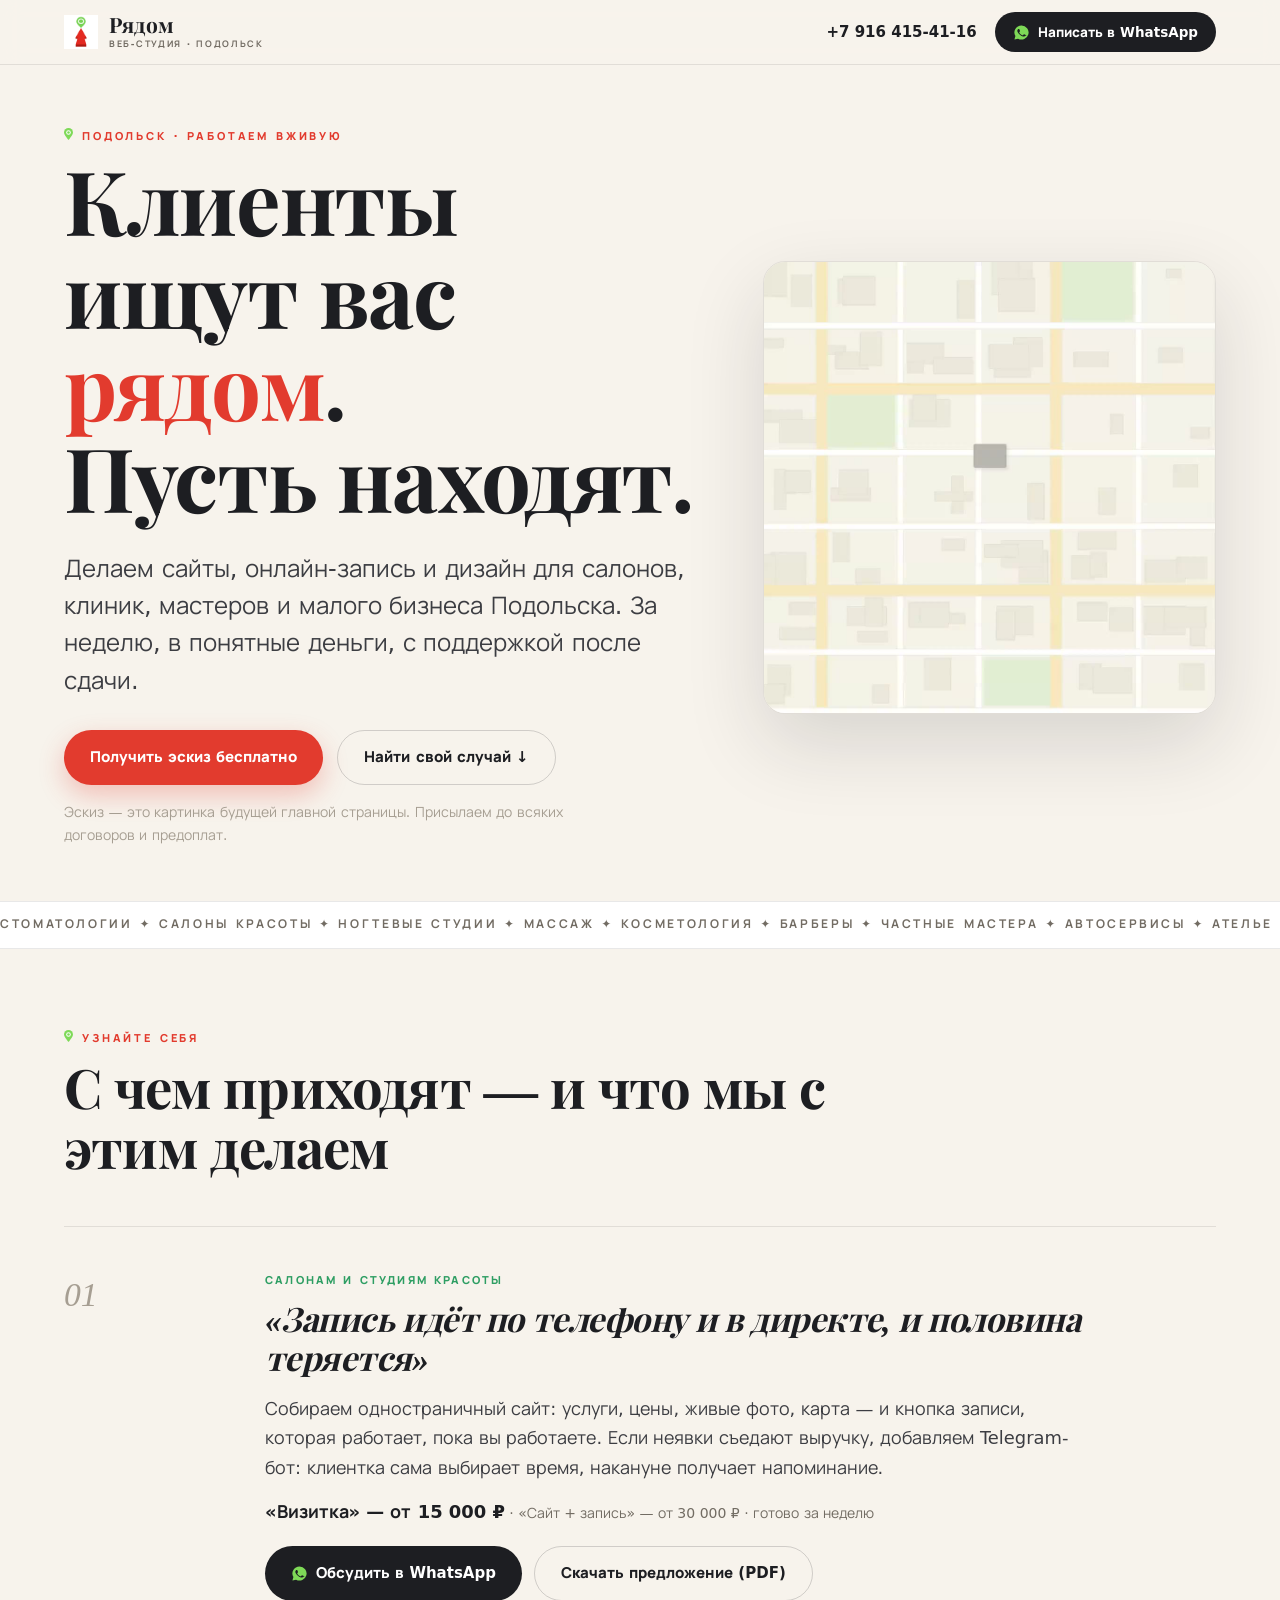
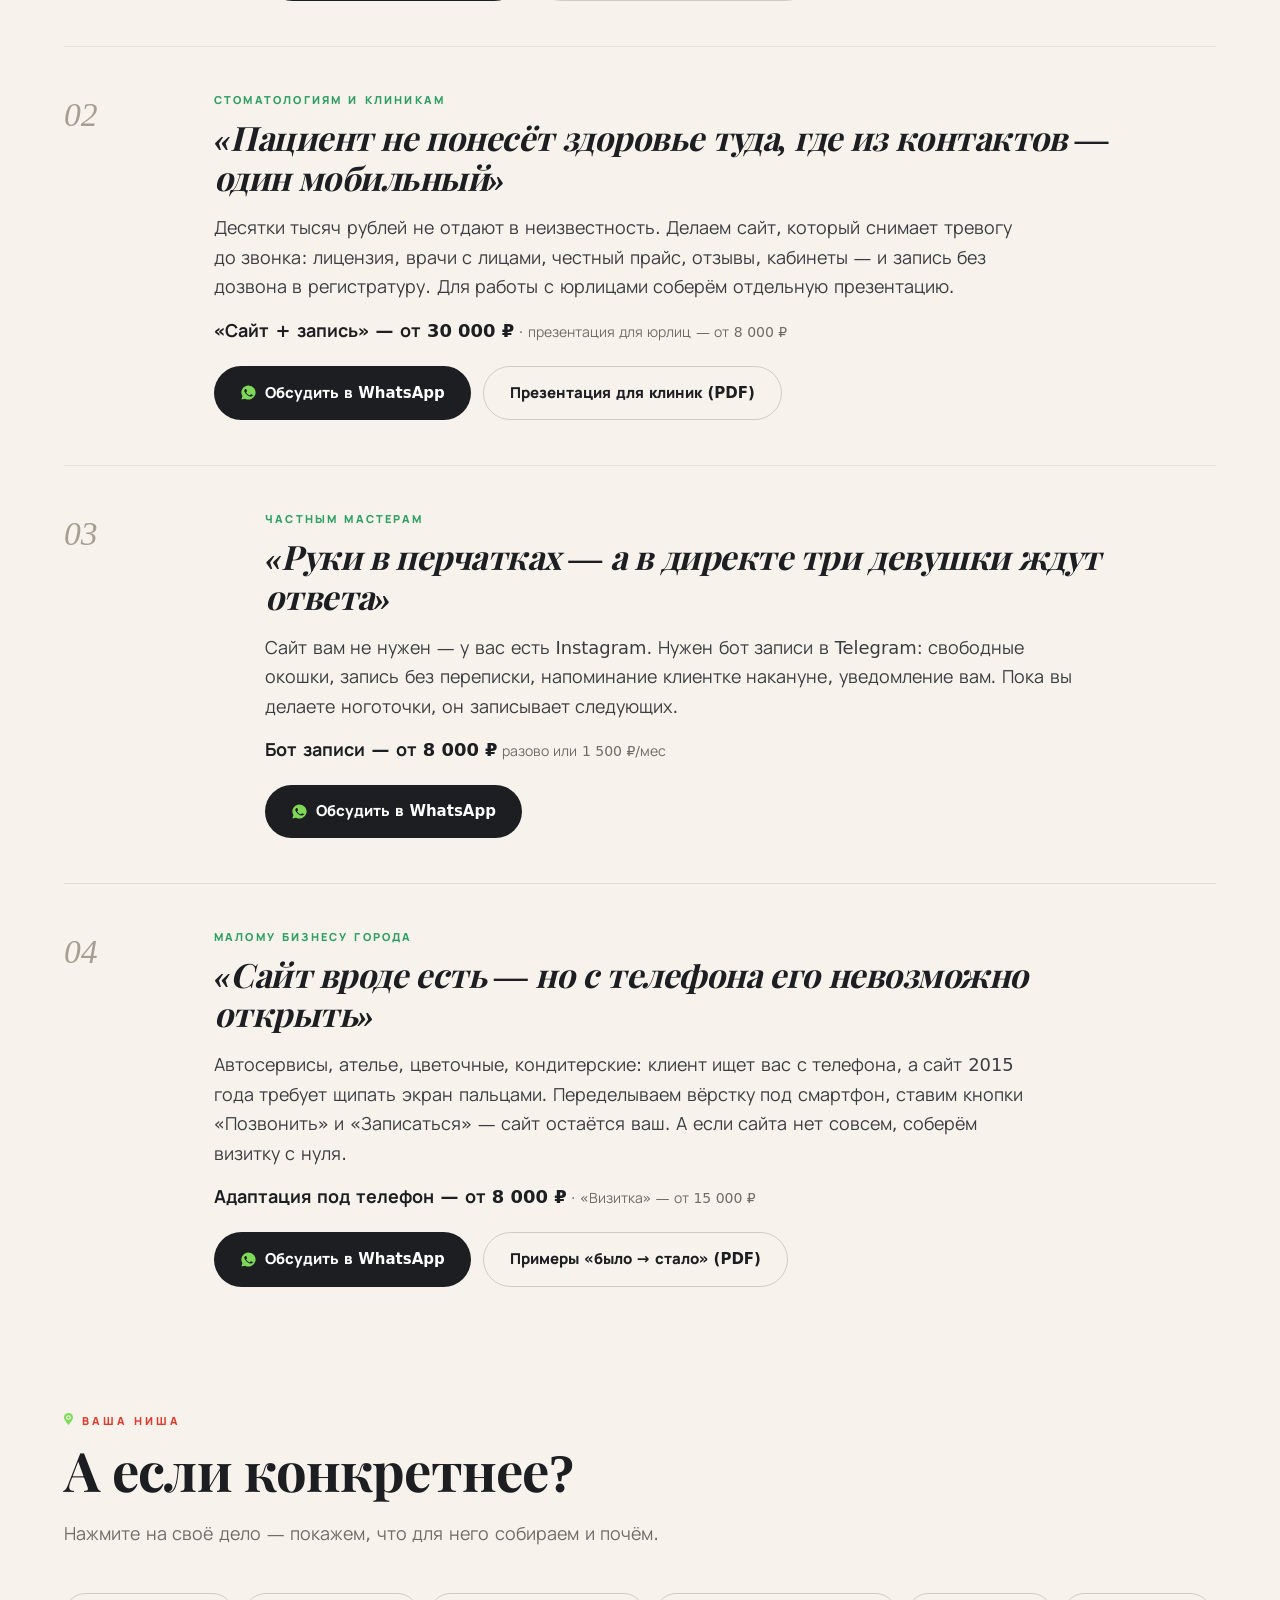
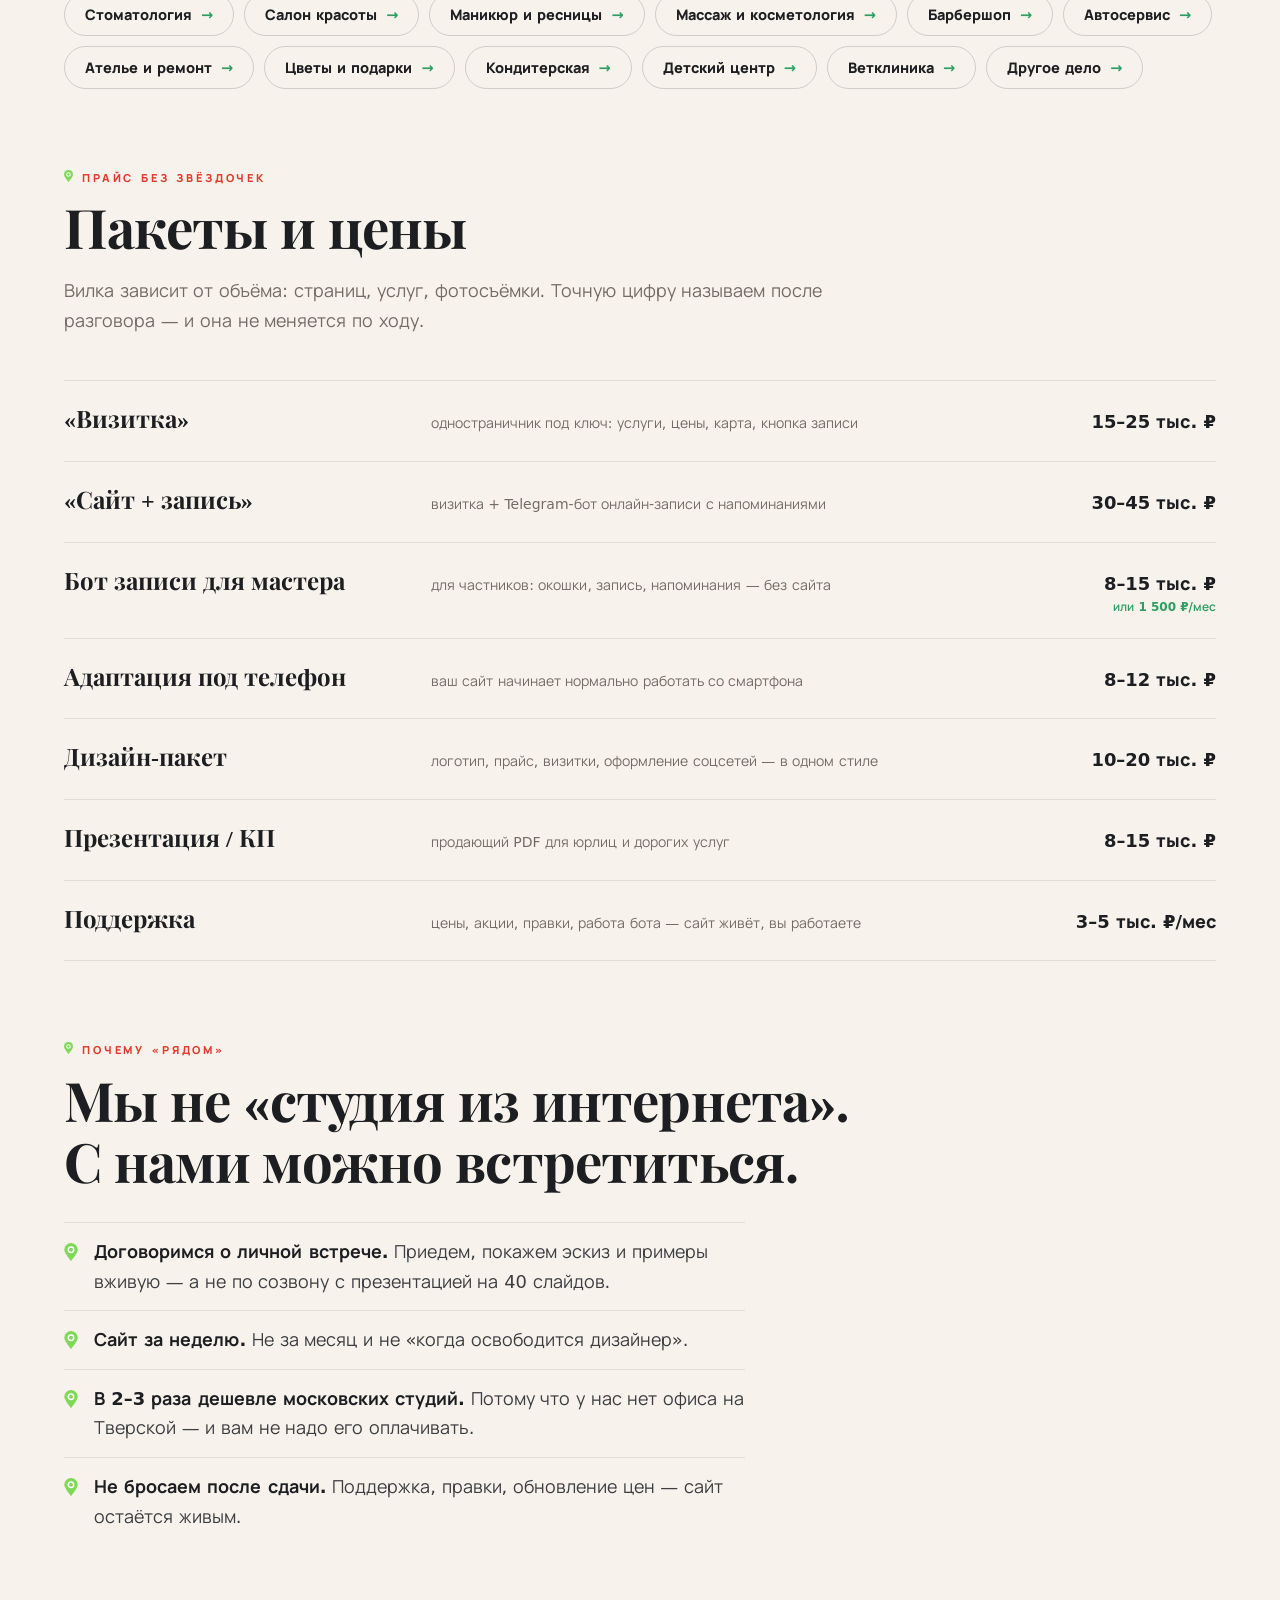
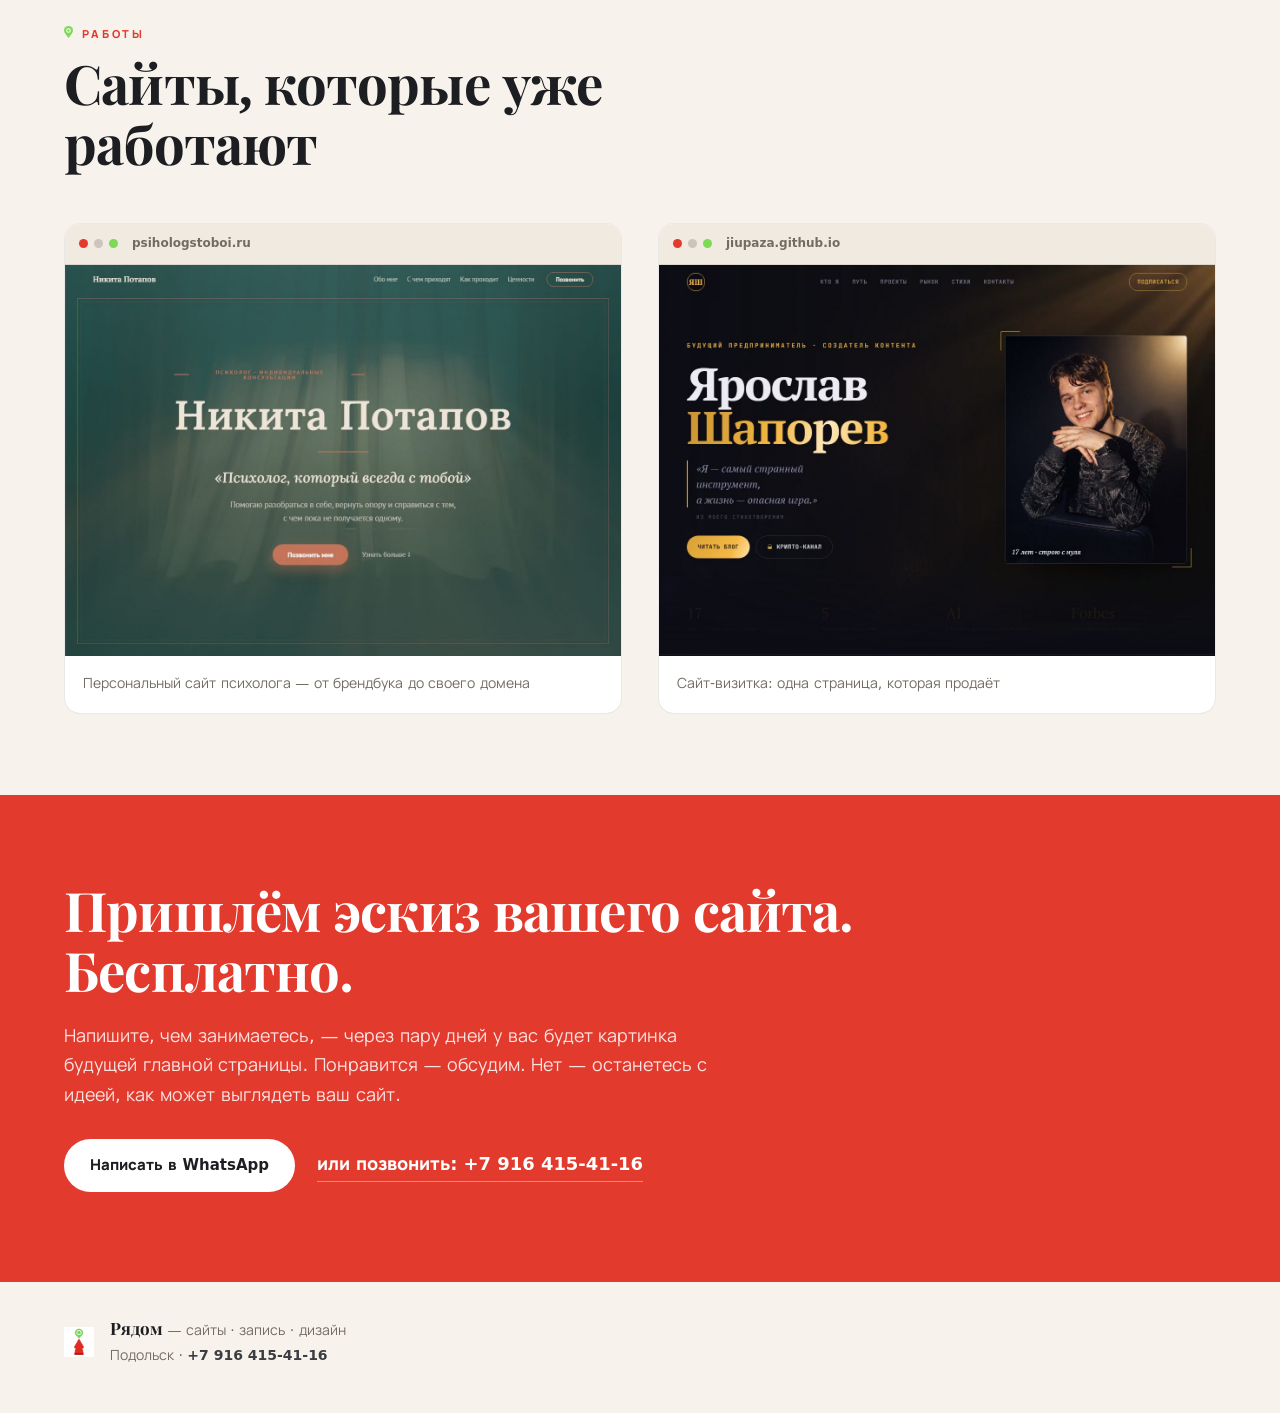
==== index.html @ 4845c896 "Раскладка сайта в корень репозитория index.html и assets подняты из deploy/ryadom в корень, чтобы Gi" ====
<!DOCTYPE html>
<html lang="ru">
<head>
<meta charset="utf-8">
<meta name="viewport" content="width=device-width, initial-scale=1">
<title>Рядом — сайты и запись для бизнеса в Подольске</title>
<meta name="description" content="Студия «Рядом»: сайты, онлайн-запись и дизайн для салонов, клиник, мастеров и малого бизнеса Подольска. За неделю и в понятные деньги. Пришлём эскиз вашего сайта бесплатно.">
<meta property="og:title" content="Рядом — сайты и запись для бизнеса в Подольске">
<meta property="og:description" content="Оферы под вашу нишу: салоны, клиники, мастера, малый бизнес. Пришлём эскиз вашего сайта бесплатно.">
<meta property="og:type" content="website">
<meta property="og:url" content="https://jiupaza.github.io/ryadomstudio/">
<meta property="og:image" content="https://jiupaza.github.io/ryadomstudio/assets/img/hero-poster.jpg">
<meta property="og:image:width" content="960">
<meta property="og:image:height" content="960">
<meta name="twitter:card" content="summary_large_image">
<link rel="stylesheet" href="assets/fonts.css">
<link rel="stylesheet" href="assets/style.css">
<link rel="icon" type="image/png" href="assets/img/logo-mark.png">
</head>
<body>

<header class="nav" id="top">
  <a class="brand" href="#top">
    <img src="assets/img/logo-mark.png" alt="Знак студии «Рядом»">
    <span class="brand-t">Рядом<em>веб-студия · Подольск</em></span>
  </a>
  <div class="nav-r">
    <a class="nav-tel" href="tel:+79164154116">+7 916 415‑41‑16</a>
    <a class="btn btn-wa sm" data-wa="Здравствуйте! Пишу с сайта «Рядом». Хочу обсудить сайт для своего дела." href="https://wa.me/79164154116">Написать в WhatsApp</a>
  </div>
</header>

<main>

<!-- ГЕРОЙ -->
<section class="hero">
  <div class="hero-txt">
    <p class="eyebrow">Подольск · работаем вживую</p>
    <h1>Клиенты ищут вас <span class="accent">рядом</span>.<br>Пусть находят.</h1>
    <p class="lead">Делаем сайты, онлайн-запись и дизайн для салонов, клиник, мастеров и малого бизнеса Подольска. За неделю, в понятные деньги, с поддержкой после сдачи.</p>
    <div class="hero-cta">
      <a class="btn btn-red" data-wa="Здравствуйте! Хочу бесплатный эскиз сайта для своего дела." href="https://wa.me/79164154116">Получить эскиз бесплатно</a>
      <a class="btn btn-ghost" href="#offers">Найти свой случай ↓</a>
    </div>
    <p class="hero-note">Эскиз — это картинка будущей главной страницы. Присылаем до всяких договоров и предоплат.</p>
  </div>
  <figure class="hero-media" aria-hidden="true">
    <video src="assets/img/hero-arrow.mp4" poster="assets/img/hero-poster.jpg" autoplay muted loop playsinline></video>
  </figure>
</section>

<!-- ЛЕНТА НИШ -->
<div class="ticker" aria-hidden="true">
  <div class="ticker-in">
    <span>стоматологии ✦ салоны красоты ✦ ногтевые студии ✦ массаж ✦ косметология ✦ барберы ✦ частные мастера ✦ автосервисы ✦ ателье ✦ цветочные ✦ кондитерские ✦ детские центры ✦ ветклиники ✦ фитнес ✦ </span><span>стоматологии ✦ салоны красоты ✦ ногтевые студии ✦ массаж ✦ косметология ✦ барберы ✦ частные мастера ✦ автосервисы ✦ ателье ✦ цветочные ✦ кондитерские ✦ детские центры ✦ ветклиники ✦ фитнес ✦ </span>
  </div>
</div>

<!-- ОФЕРЫ ПО БОЛЯМ -->
<section class="offers" id="offers">
  <div class="sec-head">
    <p class="eyebrow">Узнайте себя</p>
    <h2>С чем приходят — и что мы с этим делаем</h2>
  </div>

  <article class="offer" data-reveal>
    <div class="offer-n">01</div>
    <div class="offer-body">
      <p class="offer-tag">Салонам и студиям красоты</p>
      <h3>«Запись идёт по телефону и в директе, и половина теряется»</h3>
      <p>Собираем одностраничный сайт: услуги, цены, живые фото, карта — и кнопка записи, которая работает, пока вы работаете. Если неявки съедают выручку, добавляем Telegram-бот: клиентка сама выбирает время, накануне получает напоминание.</p>
      <p class="offer-price"><b>«Визитка» — от 15 000 ₽</b> · «Сайт + запись» — от 30 000 ₽ · готово за неделю</p>
      <div class="offer-cta">
        <a class="btn btn-wa" data-wa="Здравствуйте! У меня салон/студия в Подольске. Интересует сайт с записью." href="https://wa.me/79164154116">Обсудить в WhatsApp</a>
        <a class="btn btn-ghost" href="assets/pdf/kp-ryadom.pdf" download>Скачать предложение (PDF)</a>
      </div>
    </div>
  </article>

  <article class="offer" data-reveal>
    <div class="offer-n">02</div>
    <div class="offer-body">
      <p class="offer-tag">Стоматологиям и клиникам</p>
      <h3>«Пациент не понесёт здоровье туда, где из контактов — один мобильный»</h3>
      <p>Десятки тысяч рублей не отдают в неизвестность. Делаем сайт, который снимает тревогу до звонка: лицензия, врачи с лицами, честный прайс, отзывы, кабинеты — и запись без дозвона в регистратуру. Для работы с юрлицами соберём отдельную презентацию.</p>
      <p class="offer-price"><b>«Сайт + запись» — от 30 000 ₽</b> · презентация для юрлиц — от 8 000 ₽</p>
      <div class="offer-cta">
        <a class="btn btn-wa" data-wa="Здравствуйте! Пишу из клиники в Подольске. Интересует сайт." href="https://wa.me/79164154116">Обсудить в WhatsApp</a>
        <a class="btn btn-ghost" href="assets/pdf/kp-medicina.pdf" download>Презентация для клиник (PDF)</a>
      </div>
    </div>
  </article>

  <article class="offer" data-reveal>
    <div class="offer-n">03</div>
    <div class="offer-body">
      <p class="offer-tag">Частным мастерам</p>
      <h3>«Руки в перчатках — а в директе три девушки ждут ответа»</h3>
      <p>Сайт вам не нужен — у вас есть Instagram. Нужен бот записи в Telegram: свободные окошки, запись без переписки, напоминание клиентке накануне, уведомление вам. Пока вы делаете ноготочки, он записывает следующих.</p>
      <p class="offer-price"><b>Бот записи — от 8 000 ₽</b> разово или 1 500 ₽/мес</p>
      <div class="offer-cta">
        <a class="btn btn-wa" data-wa="Здравствуйте! Я мастер из Подольска. Интересует бот записи." href="https://wa.me/79164154116">Обсудить в WhatsApp</a>
      </div>
    </div>
  </article>

  <article class="offer" data-reveal>
    <div class="offer-n">04</div>
    <div class="offer-body">
      <p class="offer-tag">Малому бизнесу города</p>
      <h3>«Сайт вроде есть — но с телефона его невозможно открыть»</h3>
      <p>Автосервисы, ателье, цветочные, кондитерские: клиент ищет вас с телефона, а сайт 2015 года требует щипать экран пальцами. Переделываем вёрстку под смартфон, ставим кнопки «Позвонить» и «Записаться» — сайт остаётся ваш. А если сайта нет совсем, соберём визитку с нуля.</p>
      <p class="offer-price"><b>Адаптация под телефон — от 8 000 ₽</b> · «Визитка» — от 15 000 ₽</p>
      <div class="offer-cta">
        <a class="btn btn-wa" data-wa="Здравствуйте! У меня своё дело в Подольске. Хочу привести сайт в порядок." href="https://wa.me/79164154116">Обсудить в WhatsApp</a>
        <a class="btn btn-ghost" href="assets/pdf/bylo-stalo.pdf" download>Примеры «было → стало» (PDF)</a>
      </div>
    </div>
  </article>
</section>

<!-- НИШИ: овальчики со стрелочкой -->
<section class="niches" id="niches">
  <div class="sec-head">
    <p class="eyebrow">Ваша ниша</p>
    <h2>А если конкретнее?</h2>
    <p class="sec-sub">Нажмите на своё дело — покажем, что для него собираем и почём.</p>
  </div>
  <div class="chip-row" role="tablist" aria-label="Ниши" id="chip-row"></div>
  <div class="niche-panel" id="niche-panel" hidden></div>
</section>

<!-- ПАКЕТЫ И ЦЕНЫ -->
<section class="prices" id="prices">
  <div class="sec-head">
    <p class="eyebrow">Прайс без звёздочек</p>
    <h2>Пакеты и цены</h2>
    <p class="sec-sub">Вилка зависит от объёма: страниц, услуг, фотосъёмки. Точную цифру называем после разговора — и она не меняется по ходу.</p>
  </div>
  <ul class="price-list">
    <li data-reveal><span class="pl-name">«Визитка»</span><span class="pl-who">одностраничник под ключ: услуги, цены, карта, кнопка записи</span><span class="pl-cost">15–25 тыс. ₽</span></li>
    <li data-reveal><span class="pl-name">«Сайт + запись»</span><span class="pl-who">визитка + Telegram-бот онлайн-записи с напоминаниями</span><span class="pl-cost">30–45 тыс. ₽</span></li>
    <li data-reveal><span class="pl-name">Бот записи для мастера</span><span class="pl-who">для частников: окошки, запись, напоминания — без сайта</span><span class="pl-cost">8–15 тыс. ₽ <em>или 1 500 ₽/мес</em></span></li>
    <li data-reveal><span class="pl-name">Адаптация под телефон</span><span class="pl-who">ваш сайт начинает нормально работать со смартфона</span><span class="pl-cost">8–12 тыс. ₽</span></li>
    <li data-reveal><span class="pl-name">Дизайн-пакет</span><span class="pl-who">логотип, прайс, визитки, оформление соцсетей — в одном стиле</span><span class="pl-cost">10–20 тыс. ₽</span></li>
    <li data-reveal><span class="pl-name">Презентация / КП</span><span class="pl-who">продающий PDF для юрлиц и дорогих услуг</span><span class="pl-cost">8–15 тыс. ₽</span></li>
    <li data-reveal><span class="pl-name">Поддержка</span><span class="pl-who">цены, акции, правки, работа бота — сайт живёт, вы работаете</span><span class="pl-cost">3–5 тыс. ₽/мес</span></li>
  </ul>
</section>

<!-- ПОЧЕМУ МЫ -->
<section class="why" id="why">
  <div class="why-txt">
    <p class="eyebrow">Почему «Рядом»</p>
    <h2>Мы не «студия из интернета». С нами можно встретиться.</h2>
    <ul class="why-list">
      <li><b>Договоримся о личной встрече.</b> Приедем, покажем эскиз и примеры вживую — а не по созвону с презентацией на 40 слайдов.</li>
      <li><b>Сайт за неделю.</b> Не за месяц и не «когда освободится дизайнер».</li>
      <li><b>В 2–3 раза дешевле московских студий.</b> Потому что у нас нет офиса на Тверской — и вам не надо его оплачивать.</li>
      <li><b>Не бросаем после сдачи.</b> Поддержка, правки, обновление цен — сайт остаётся живым.</li>
    </ul>
  </div>
</section>

<!-- РАБОТЫ -->
<section class="works" id="works">
  <div class="sec-head">
    <p class="eyebrow">Работы</p>
    <h2>Сайты, которые уже работают</h2>
  </div>
  <div class="works-row">
    <a class="work" href="https://psihologstoboi.ru" target="_blank" rel="noopener" data-reveal>
      <span class="work-bar"><i></i><i></i><i></i><em>psihologstoboi.ru</em></span>
      <img src="assets/img/pf-psiholog.jpg" alt="Сайт психолога — psihologstoboi.ru" loading="lazy">
      <span class="work-cap">Персональный сайт психолога — от брендбука до своего домена</span>
    </a>
    <a class="work" href="https://jiupaza.github.io" target="_blank" rel="noopener" data-reveal>
      <span class="work-bar"><i></i><i></i><i></i><em>jiupaza.github.io</em></span>
      <img src="assets/img/pf-jiupaza.jpg" alt="Сайт-визитка — jiupaza.github.io" loading="lazy">
      <span class="work-cap">Сайт-визитка: одна страница, которая продаёт</span>
    </a>
  </div>
</section>

<!-- ФИНАЛЬНЫЙ CTA -->
<section class="final" id="contact">
  <h2>Пришлём эскиз вашего сайта. Бесплатно.</h2>
  <p>Напишите, чем занимаетесь, — через пару дней у вас будет картинка будущей главной страницы. Понравится — обсудим. Нет — останетесь с идеей, как может выглядеть ваш сайт.</p>
  <div class="final-cta">
    <a class="btn btn-white" data-wa="Здравствуйте! Хочу бесплатный эскиз сайта. Моё дело: " href="https://wa.me/79164154116">Написать в WhatsApp</a>
    <a class="final-tel" href="tel:+79164154116">или позвонить: +7 916 415‑41‑16</a>
  </div>
</section>

</main>

<footer class="foot">
  <img src="assets/img/logo-mark.png" alt="">
  <div>
    <b>Рядом</b> — сайты · запись · дизайн<br>
    Подольск · <a href="tel:+79164154116">+7 916 415‑41‑16</a>
  </div>
</footer>

<script src="assets/app.js"></script>
</body>
</html>
---- assets/fonts.css ----
@font-face{font-family:"Manrope";font-style:normal;font-weight:200 800;font-display:swap;src:url([data-uri]) format("woff2");unicode-range:U+0301,U+0400-045F,U+0490-0491,U+04B0-04B1,U+2116;}
@font-face{font-family:"Playfair Display";font-style:normal;font-weight:700;font-display:swap;src:url([data-uri]) format("woff2");unicode-range:U+0301,U+0400-045F,U+0490-0491,U+04B0-04B1,U+2116;}
---- assets/style.css ----
/* «Рядом» — светлый editorial. Палитра: ivory из КП + красный/салатовый из логотипа. */

:root{
  --bg:#F7F3EC; --surface:#FFFFFF; --surface-2:#F1EAE0;
  --ink:#1D1E22; --soft:#3C3D42; --muted:#726C63; --faint:#A69E92;
  --red:#E23B2E; --red-dark:#A81E14;          /* главный акцент — дозированно */
  --green:#7ED957; --green-ink:#2E9E63;        /* второй акцент — «живое» */
  --line:rgba(29,30,34,.10); --line-strong:rgba(29,30,34,.18);

  --serif:'Playfair Display',Georgia,serif;
  --sans:'Manrope','Segoe UI',system-ui,sans-serif;

  --step--1:clamp(.82rem, .8rem + .1vw, .875rem);
  --step-0:clamp(1rem, .96rem + .2vw, 1.125rem);
  --step-1:clamp(1.2rem, 1.1rem + .5vw, 1.5rem);
  --step-2:clamp(1.5rem, 1.3rem + 1vw, 2.25rem);
  --step-3:clamp(2rem, 1.5rem + 2.4vw, 3.4rem);
  --step-4:clamp(2.7rem, 1.7rem + 4.8vw, 5.6rem);

  --maxw:1280px; --gutter:clamp(20px, 5vw, 88px);
  --ease:cubic-bezier(.2,.7,.2,1);
}
@media (min-width:1800px){ html{font-size:112.5%} :root{--maxw:1560px} }
@media (min-width:2400px){ html{font-size:131%}   :root{--maxw:1960px} }

*{margin:0;padding:0;box-sizing:border-box}
html{scroll-behavior:smooth}
body{
  font-family:var(--sans); font-size:var(--step-0); line-height:1.65;
  color:var(--soft); background:var(--bg); overflow-x:clip;
}
::selection{background:var(--green); color:var(--ink)}
:focus-visible{outline:2px solid var(--red); outline-offset:3px; border-radius:4px}
img,video{max-width:100%; display:block}
a{color:inherit; text-decoration:none}
h1,h2,h3{font-family:var(--serif); color:var(--ink); font-weight:700; letter-spacing:-.015em}

.eyebrow{
  font-size:11px; letter-spacing:.26em; text-transform:uppercase;
  font-weight:800; color:var(--red); margin-bottom:14px;
}
.eyebrow::before{
  content:""; display:inline-block; width:9px; height:12px; margin-right:9px;
  background:url('data:image/svg+xml,<svg xmlns="http://www.w3.org/2000/svg" viewBox="0 0 18 24"><path d="M9 24C9 24 18 13.6 18 9A9 9 0 1 0 0 9c0 4.6 9 15 9 15Z" fill="%237ED957"/><circle cx="9" cy="9" r="4.6" fill="%23fff"/><circle cx="9" cy="9" r="2.6" fill="%237ED957"/></svg>') no-repeat center/contain;
}

/* ── шапка ── */
.nav{
  position:sticky; top:0; z-index:50;
  display:flex; align-items:center; justify-content:space-between; gap:16px;
  padding:12px max(var(--gutter), calc((100vw - var(--maxw))/2 + var(--gutter)));
  background:color-mix(in srgb, var(--bg) 88%, transparent);
  backdrop-filter:blur(10px); border-bottom:1px solid var(--line);
}
.brand{display:flex; align-items:center; gap:11px}
.brand img{width:34px; height:auto}
.brand-t{font-family:var(--serif); font-size:21px; font-weight:700; color:var(--ink); line-height:1.05}
.brand-t em{display:block; font-family:var(--sans); font-style:normal; font-size:9px;
  letter-spacing:.18em; text-transform:uppercase; color:var(--muted); font-weight:700; margin-top:3px}
.nav-r{display:flex; align-items:center; gap:18px}
.nav-tel{font-weight:800; font-size:15px; color:var(--ink); white-space:nowrap}
.nav-tel:hover{color:var(--red)}

/* ── кнопки ── */
.btn{
  display:inline-flex; align-items:center; justify-content:center; gap:8px;
  padding:14px 26px; border-radius:100px; font-weight:800; font-size:15px;
  transition:transform .25s var(--ease), box-shadow .25s var(--ease), background .25s;
  white-space:nowrap;
}
.btn:hover{transform:translateY(-2px)}
.btn.sm{padding:9px 18px; font-size:13.5px}
.btn-red{background:var(--red); color:#fff; box-shadow:0 10px 26px rgba(226,59,46,.28)}
.btn-red:hover{background:var(--red-dark)}
.btn-wa{background:var(--ink); color:#fff}
.btn-wa::before{content:""; width:17px; height:17px; flex:none;
  background:url('data:image/svg+xml,<svg xmlns="http://www.w3.org/2000/svg" viewBox="0 0 24 24" fill="%237ED957"><path d="M12 2a10 10 0 0 0-8.6 15.1L2 22l5.1-1.3A10 10 0 1 0 12 2Zm5.4 14.1c-.2.7-1.3 1.3-1.9 1.4-.5.1-1.1.2-3.4-.7-2.9-1.2-4.7-4.1-4.9-4.3-.1-.2-1.1-1.5-1.1-2.9s.7-2 1-2.3c.2-.3.5-.3.7-.3h.5c.2 0 .4 0 .6.5l.9 2.1c.1.2.1.4 0 .6l-.4.6-.5.5c-.2.2-.3.4-.1.7.2.3.9 1.4 1.9 2.3 1.3 1.2 2.4 1.5 2.7 1.7.3.1.5.1.7-.1l1-1.2c.2-.3.4-.2.7-.1l2.2 1c.3.2.5.3.6.4.1.2.1.7-.2 1.4Z"/></svg>') no-repeat center/contain}
.btn-ghost{border:1.5px solid var(--line-strong); color:var(--ink); background:transparent}
.btn-ghost:hover{border-color:var(--ink)}
.btn-white{background:#fff; color:var(--ink)}

/* ── герой ── */
.hero{
  max-width:var(--maxw); margin:0 auto;
  padding:clamp(44px,7vh,92px) var(--gutter) clamp(40px,6vh,72px);
  display:grid; grid-template-columns:minmax(0,7fr) minmax(0,5fr);
  gap:clamp(28px,5vw,72px); align-items:center;
}
.hero h1{font-size:var(--step-4); line-height:1.04; margin-bottom:22px}
.hero .accent{color:var(--red)}
.hero .accent{position:relative; white-space:nowrap}
.lead{font-size:var(--step-1); line-height:1.55; color:var(--soft); max-width:34em; margin-bottom:30px}
.hero-cta{display:flex; flex-wrap:wrap; gap:14px; margin-bottom:16px}
.hero-note{font-size:var(--step--1); color:var(--faint); max-width:36em}
.hero-media{position:relative}
.hero-media video{
  width:100%; border-radius:22px; border:1px solid var(--line);
  box-shadow:0 30px 80px rgba(29,30,34,.14);
}

/* ── лента ── */
.ticker{
  border-top:1px solid var(--line); border-bottom:1px solid var(--line);
  overflow:hidden; background:var(--surface); padding:13px 0;
}
.ticker-in{display:flex; width:max-content; animation:tick 46s linear infinite}
.ticker-in span{
  font-size:12px; letter-spacing:.22em; text-transform:uppercase; font-weight:700;
  color:var(--muted); white-space:nowrap; padding-right:.5em;
}
@keyframes tick{to{transform:translateX(-50%)}}

/* ── секции ── */
section{max-width:var(--maxw); margin:0 auto; padding:clamp(56px,9vh,110px) var(--gutter) 0}
.sec-head{max-width:44em; margin-bottom:clamp(30px,5vh,54px)}
.sec-head h2{font-size:var(--step-3); line-height:1.1}
.sec-sub{margin-top:14px; color:var(--muted)}

/* ── оферы ── */
.offer{
  display:grid; grid-template-columns:minmax(60px,1fr) minmax(0,9fr);
  gap:clamp(16px,3vw,44px); padding:clamp(30px,5vh,52px) 0;
  border-top:1px solid var(--line);
}
.offer:nth-child(odd) .offer-body{padding-right:clamp(0px,6vw,110px)}
.offer:nth-child(even) .offer-body{padding-left:clamp(0px,4vw,70px); padding-right:clamp(0px,2vw,40px)}
.offer-n{
  font-family:var(--serif); font-size:var(--step-2); color:var(--faint);
  font-style:italic; line-height:1; padding-top:6px;
}
.offer-tag{
  font-size:11px; letter-spacing:.2em; text-transform:uppercase; font-weight:800;
  color:var(--green-ink); margin-bottom:10px;
}
.offer h3{font-size:var(--step-2); line-height:1.18; margin-bottom:14px; font-style:italic; font-weight:600}
.offer p{max-width:46em}
.offer-price{margin-top:14px; color:var(--muted); font-size:var(--step--1)}
.offer-price b{color:var(--ink); font-size:var(--step-0)}
.offer-cta{display:flex; flex-wrap:wrap; gap:12px; margin-top:20px}

/* ── прайс ── */
.price-list{list-style:none}
.price-list li{
  display:grid; grid-template-columns:minmax(0,4fr) minmax(0,6fr) minmax(0,3fr);
  gap:clamp(12px,2.5vw,36px); align-items:baseline;
  padding:20px 0; border-top:1px solid var(--line);
}
.price-list li:last-child{border-bottom:1px solid var(--line)}
.pl-name{font-family:var(--serif); font-size:var(--step-1); color:var(--ink); font-weight:700}
.pl-who{color:var(--muted); font-size:var(--step--1)}
.pl-cost{text-align:right; font-weight:800; color:var(--ink); white-space:nowrap}
.pl-cost em{display:block; font-style:normal; font-weight:600; font-size:12px; color:var(--green-ink)}

/* ── ниши-овальчики ── */
.chip-row{display:flex; flex-wrap:wrap; gap:10px}
.chip{
  display:inline-flex; align-items:center; gap:9px;
  padding:11px 20px; border-radius:100px; cursor:pointer;
  border:1.5px solid var(--line-strong); background:transparent;
  font-family:var(--sans); font-weight:800; font-size:14.5px; color:var(--ink);
  transition:border-color .25s, background .25s, color .25s, transform .25s var(--ease);
}
.chip::after{
  content:"→"; font-weight:800; color:var(--green-ink);
  transition:transform .3s var(--ease);
}
.chip:hover{border-color:var(--ink); transform:translateY(-1px)}
.chip.on{background:var(--ink); border-color:var(--ink); color:#fff}
.chip.on::after{content:"↓"; color:var(--green)}
.niche-panel{
  margin-top:22px; background:var(--surface); border:1px solid var(--line);
  border-radius:18px; padding:clamp(20px,3vw,36px);
  animation:panel .45s var(--ease);
}
@keyframes panel{from{opacity:0; transform:translateY(10px)} to{opacity:1; transform:none}}
.np-row{
  display:grid; grid-template-columns:minmax(0,4fr) minmax(0,6fr) minmax(0,2fr);
  gap:clamp(10px,2vw,28px); align-items:baseline;
  padding:13px 0; border-top:1px solid var(--line);
}
.np-row:first-child{border-top:0; padding-top:0}
.np-name{font-family:var(--serif); font-weight:700; color:var(--ink); font-size:var(--step-0)}
.np-what{color:var(--muted); font-size:var(--step--1)}
.np-cost{text-align:right; font-weight:800; color:var(--ink); white-space:nowrap; font-size:var(--step--1)}
.np-cta{margin-top:20px}
@media (max-width:700px){
  .np-row{grid-template-columns:1fr; gap:2px}
  .np-cost{text-align:left}
}

/* ── почему мы ── */
.why .why-txt{max-width:46em}
.why h2{font-size:var(--step-3); line-height:1.12; margin-bottom:26px}
.why-list{list-style:none}
.why-list li{
  padding:14px 0 14px 30px; position:relative; max-width:38em;
  border-top:1px solid var(--line);
}
.why-list li::before{
  content:""; position:absolute; left:0; top:20px; width:14px; height:18px;
  background:url('data:image/svg+xml,<svg xmlns="http://www.w3.org/2000/svg" viewBox="0 0 18 24"><path d="M9 24C9 24 18 13.6 18 9A9 9 0 1 0 0 9c0 4.6 9 15 9 15Z" fill="%237ED957"/><circle cx="9" cy="9" r="4.6" fill="%23fff"/><circle cx="9" cy="9" r="2.6" fill="%237ED957"/></svg>') no-repeat center/contain;
}
.why-list b{color:var(--ink)}

/* ── работы ── */
.works-row{display:grid; grid-template-columns:1fr 1fr; gap:clamp(18px,3vw,36px)}
.work{
  background:var(--surface); border:1px solid var(--line); border-radius:16px;
  overflow:hidden; transition:transform .35s var(--ease), box-shadow .35s var(--ease);
  display:block;
}
.work:hover{transform:translateY(-6px); box-shadow:0 26px 60px rgba(29,30,34,.14)}
.work-bar{
  display:flex; align-items:center; gap:6px; padding:10px 14px;
  border-bottom:1px solid var(--line); background:var(--surface-2);
}
.work-bar i{width:9px; height:9px; border-radius:50%; background:var(--line-strong)}
.work-bar i:first-child{background:var(--red)}
.work-bar i:nth-child(3){background:var(--green)}
.work-bar em{font-style:normal; font-size:12px; color:var(--muted); margin-left:8px; font-weight:700}
.work img{width:100%; aspect-ratio:1280/900; object-fit:cover; object-position:top}
.work-cap{display:block; padding:16px 18px 18px; font-size:var(--step--1); color:var(--muted)}

/* ── финал ── */
.final{
  margin-top:clamp(56px,9vh,110px); max-width:none; position:relative;
  background:var(--red); color:#fff; text-align:left;
  padding:clamp(56px,10vh,120px) max(var(--gutter), calc((100vw - var(--maxw))/2 + var(--gutter)));
}
.final h2{color:#fff; font-size:var(--step-3); line-height:1.1; margin-bottom:16px; max-width:18em}
.final p{max-width:38em; color:rgba(255,255,255,.86); margin-bottom:30px}
.final-cta{display:flex; align-items:center; flex-wrap:wrap; gap:22px}
.final-tel{font-weight:800; color:#fff; border-bottom:1.5px solid rgba(255,255,255,.4); padding-bottom:2px}
.final-tel:hover{border-color:#fff}
.final ::selection{background:#fff; color:var(--red)}

/* ── подвал ── */
.foot{
  max-width:var(--maxw); margin:0 auto;
  display:flex; align-items:center; gap:16px;
  padding:34px var(--gutter) 46px; color:var(--muted); font-size:var(--step--1);
}
.foot img{width:30px; height:auto}
.foot b{color:var(--ink); font-family:var(--serif); font-size:17px}
.foot a{font-weight:700; color:var(--soft)}
.foot a:hover{color:var(--red)}

/* ── reveal ── */
[data-reveal]{opacity:0; transform:translateY(22px); transition:opacity .8s var(--ease), transform .8s var(--ease)}
[data-reveal].in{opacity:1; transform:none}

/* ── адаптив ── */
@media (max-width:960px){
  .hero{grid-template-columns:1fr; padding-top:34px}
  .hero-media{order:-1; max-width:420px}
  .works-row{grid-template-columns:1fr}
  .offer:nth-child(odd) .offer-body,.offer:nth-child(even) .offer-body{padding-left:0;padding-right:0}
}
@media (max-width:700px){
  .nav-tel{display:none}
  .brand-t em{display:none}
  .brand img{width:30px}
  .offer{grid-template-columns:1fr; gap:8px}
  .offer-n{padding-top:0}
  .price-list li{grid-template-columns:1fr; gap:4px}
  .pl-cost{text-align:left}
  .btn{width:100%; max-width:360px}
  .offer-cta,.hero-cta{flex-direction:column; align-items:flex-start}
}

@media (prefers-reduced-motion:reduce){
  html{scroll-behavior:auto}
  .ticker-in{animation:none}
  .hero-media video{display:none}
  [data-reveal]{opacity:1; transform:none; transition:none}
  .btn,.work{transition:none}
}
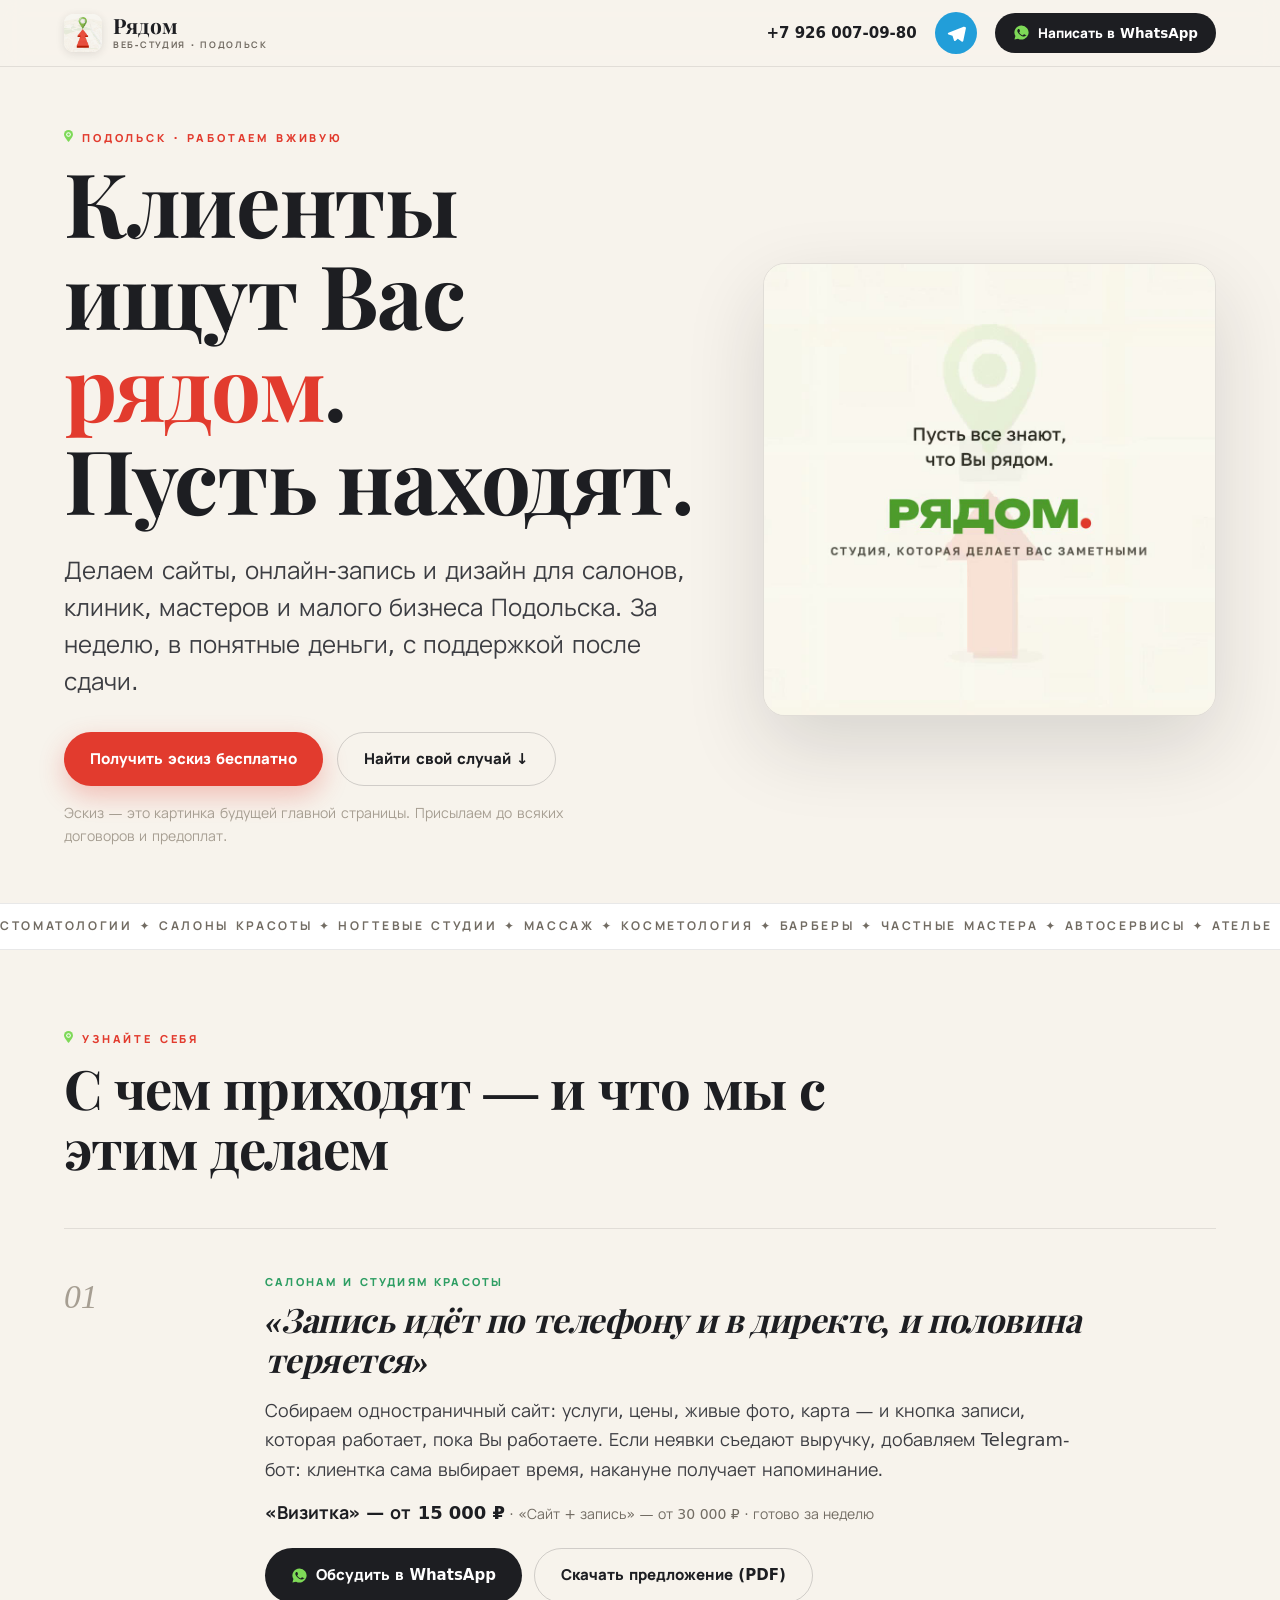
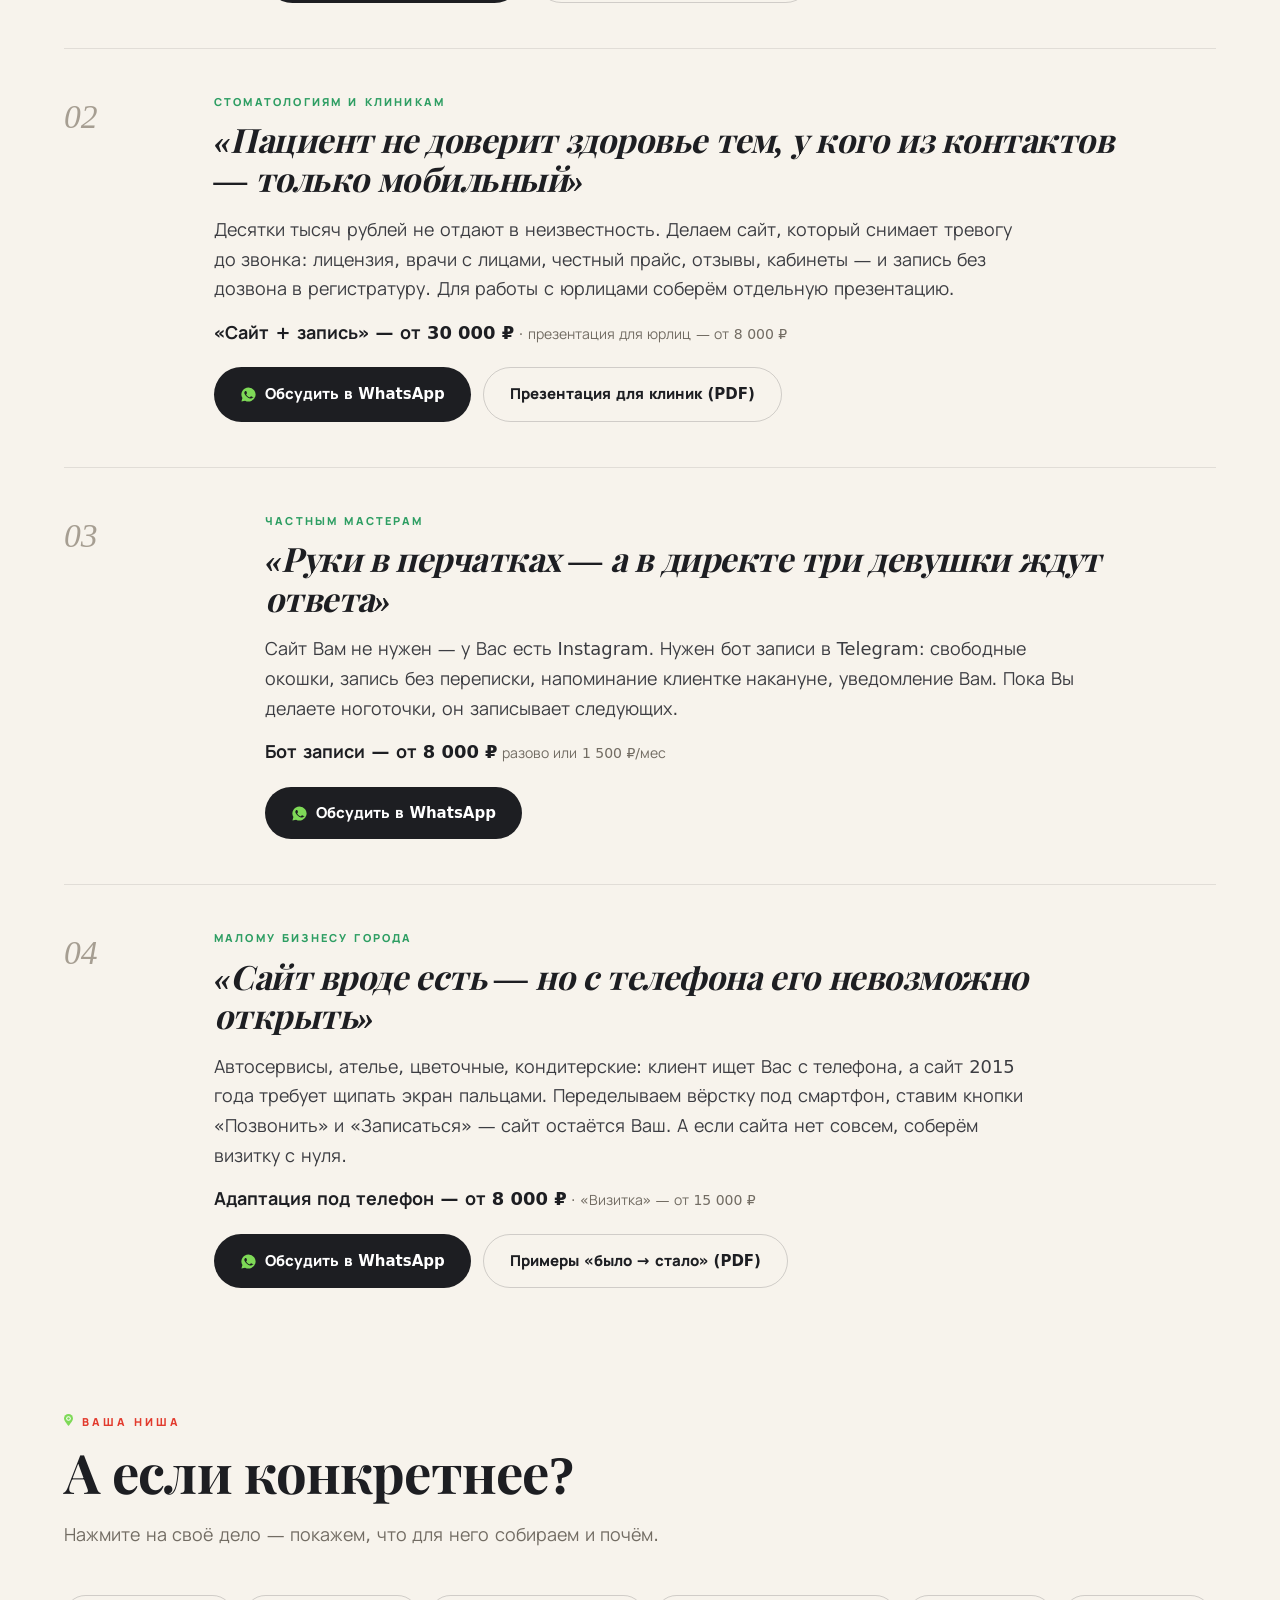
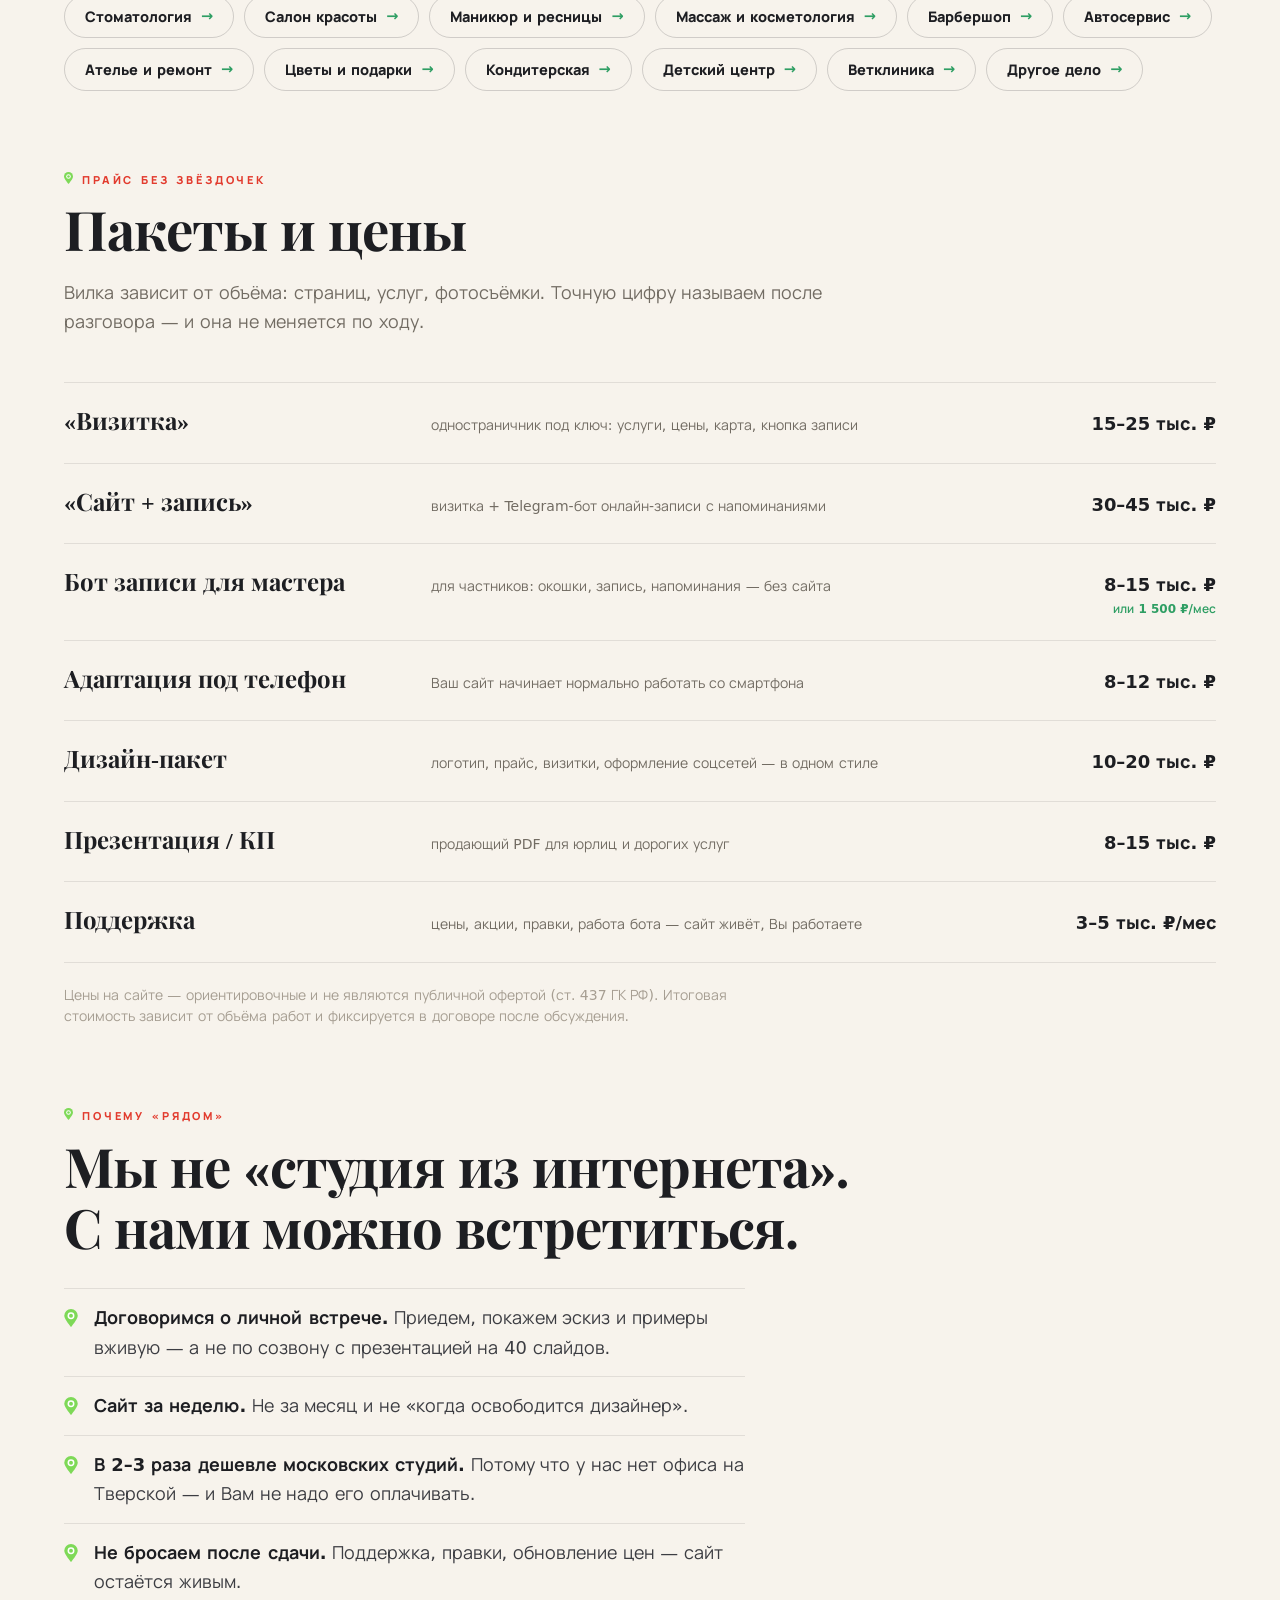
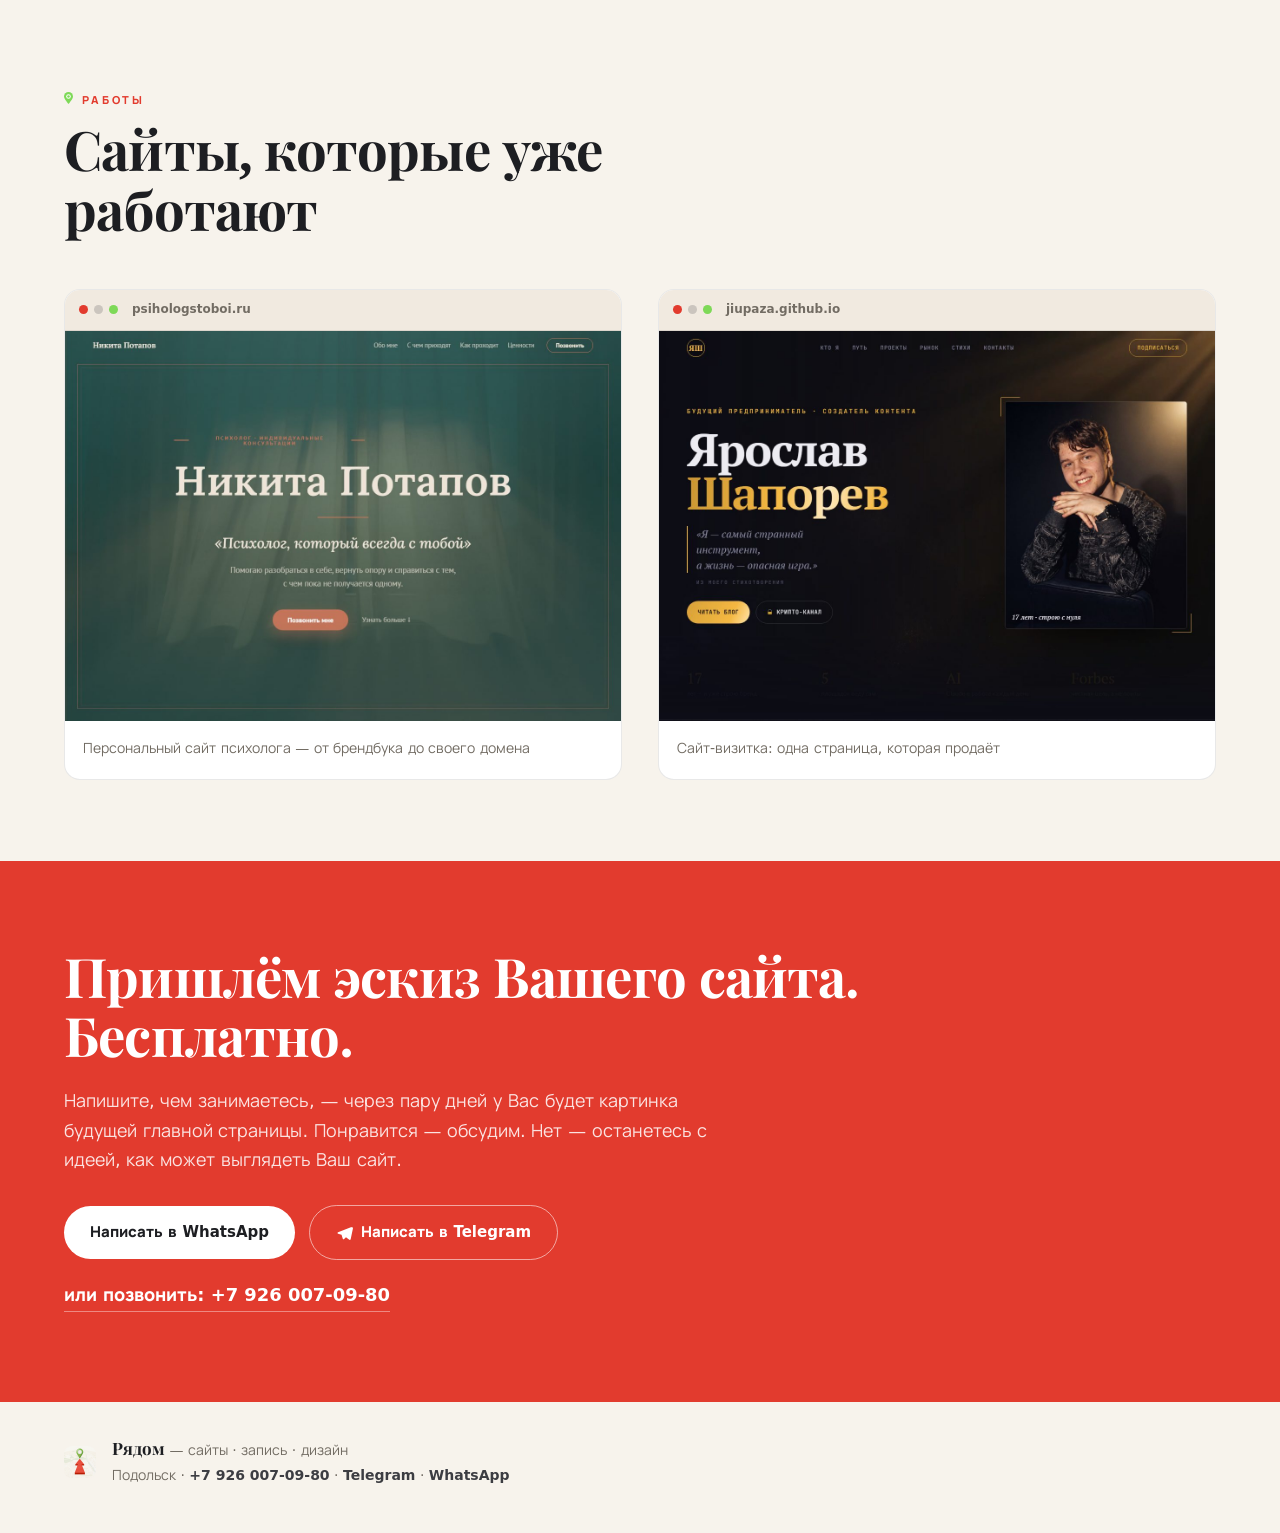
==== commit 726f3cd4: "Правки v2: новое видео, аватар-знак, контакты, оферта, обращение на Вы - герой: обновлённое (более ж" ====
--- a/index.html
+++ b/index.html
@@ -4,29 +4,30 @@
 <meta charset="utf-8">
 <meta name="viewport" content="width=device-width, initial-scale=1">
 <title>Рядом — сайты и запись для бизнеса в Подольске</title>
-<meta name="description" content="Студия «Рядом»: сайты, онлайн-запись и дизайн для салонов, клиник, мастеров и малого бизнеса Подольска. За неделю и в понятные деньги. Пришлём эскиз вашего сайта бесплатно.">
+<meta name="description" content="Студия «Рядом»: сайты, онлайн-запись и дизайн для салонов, клиник, мастеров и малого бизнеса Подольска. За неделю и в понятные деньги. Пришлём эскиз Вашего сайта бесплатно.">
 <meta property="og:title" content="Рядом — сайты и запись для бизнеса в Подольске">
-<meta property="og:description" content="Оферы под вашу нишу: салоны, клиники, мастера, малый бизнес. Пришлём эскиз вашего сайта бесплатно.">
+<meta property="og:description" content="Офферы под Вашу нишу: салоны, клиники, мастера, малый бизнес. Пришлём эскиз Вашего сайта бесплатно.">
 <meta property="og:type" content="website">
 <meta property="og:url" content="https://jiupaza.github.io/ryadomstudio/">
-<meta property="og:image" content="https://jiupaza.github.io/ryadomstudio/assets/img/hero-poster.jpg">
-<meta property="og:image:width" content="960">
-<meta property="og:image:height" content="960">
+<meta property="og:image" content="https://jiupaza.github.io/ryadomstudio/assets/img/avatar.png">
+<meta property="og:image:width" content="512">
+<meta property="og:image:height" content="512">
 <meta name="twitter:card" content="summary_large_image">
 <link rel="stylesheet" href="assets/fonts.css">
 <link rel="stylesheet" href="assets/style.css">
-<link rel="icon" type="image/png" href="assets/img/logo-mark.png">
+<link rel="icon" type="image/png" href="assets/img/avatar-180.png">
 </head>
 <body>
 
 <header class="nav" id="top">
   <a class="brand" href="#top">
-    <img src="assets/img/logo-mark.png" alt="Знак студии «Рядом»">
+    <img src="assets/img/avatar.png" alt="Знак студии «Рядом»">
     <span class="brand-t">Рядом<em>веб-студия · Подольск</em></span>
   </a>
   <div class="nav-r">
-    <a class="nav-tel" href="tel:+79164154116">+7 916 415‑41‑16</a>
-    <a class="btn btn-wa sm" data-wa="Здравствуйте! Пишу с сайта «Рядом». Хочу обсудить сайт для своего дела." href="https://wa.me/79164154116">Написать в WhatsApp</a>
+    <a class="nav-tel" href="tel:+79260070980">+7 926 007‑09‑80</a>
+    <a class="ic-btn ic-tg" href="https://t.me/G1DROKSIMET1L" target="_blank" rel="noopener" aria-label="Написать в Telegram"></a>
+    <a class="btn btn-wa sm" data-wa="Здравствуйте! Пишу с сайта «Рядом». Хочу обсудить сайт для своего дела." href="https://wa.me/79260070980">Написать в WhatsApp</a>
   </div>
 </header>
 
@@ -36,7 +37,7 @@
 <section class="hero">
   <div class="hero-txt">
     <p class="eyebrow">Подольск · работаем вживую</p>
-    <h1>Клиенты ищут вас <span class="accent">рядом</span>.<br>Пусть находят.</h1>
+    <h1>Клиенты ищут Вас <span class="accent">рядом</span>.<br>Пусть находят.</h1>
     <p class="lead">Делаем сайты, онлайн-запись и дизайн для салонов, клиник, мастеров и малого бизнеса Подольска. За неделю, в понятные деньги, с поддержкой после сдачи.</p>
     <div class="hero-cta">
       <a class="btn btn-red" data-wa="Здравствуйте! Хочу бесплатный эскиз сайта для своего дела." href="https://wa.me/79164154116">Получить эскиз бесплатно</a>
@@ -68,7 +69,7 @@
     <div class="offer-body">
       <p class="offer-tag">Салонам и студиям красоты</p>
       <h3>«Запись идёт по телефону и в директе, и половина теряется»</h3>
-      <p>Собираем одностраничный сайт: услуги, цены, живые фото, карта — и кнопка записи, которая работает, пока вы работаете. Если неявки съедают выручку, добавляем Telegram-бот: клиентка сама выбирает время, накануне получает напоминание.</p>
+      <p>Собираем одностраничный сайт: услуги, цены, живые фото, карта — и кнопка записи, которая работает, пока Вы работаете. Если неявки съедают выручку, добавляем Telegram-бот: клиентка сама выбирает время, накануне получает напоминание.</p>
       <p class="offer-price"><b>«Визитка» — от 15 000 ₽</b> · «Сайт + запись» — от 30 000 ₽ · готово за неделю</p>
       <div class="offer-cta">
         <a class="btn btn-wa" data-wa="Здравствуйте! У меня салон/студия в Подольске. Интересует сайт с записью." href="https://wa.me/79164154116">Обсудить в WhatsApp</a>
@@ -81,7 +82,7 @@
     <div class="offer-n">02</div>
     <div class="offer-body">
       <p class="offer-tag">Стоматологиям и клиникам</p>
-      <h3>«Пациент не понесёт здоровье туда, где из контактов — один мобильный»</h3>
+      <h3>«Пациент не доверит здоровье тем, у кого из контактов — только мобильный»</h3>
       <p>Десятки тысяч рублей не отдают в неизвестность. Делаем сайт, который снимает тревогу до звонка: лицензия, врачи с лицами, честный прайс, отзывы, кабинеты — и запись без дозвона в регистратуру. Для работы с юрлицами соберём отдельную презентацию.</p>
       <p class="offer-price"><b>«Сайт + запись» — от 30 000 ₽</b> · презентация для юрлиц — от 8 000 ₽</p>
       <div class="offer-cta">
@@ -96,7 +97,7 @@
     <div class="offer-body">
       <p class="offer-tag">Частным мастерам</p>
       <h3>«Руки в перчатках — а в директе три девушки ждут ответа»</h3>
-      <p>Сайт вам не нужен — у вас есть Instagram. Нужен бот записи в Telegram: свободные окошки, запись без переписки, напоминание клиентке накануне, уведомление вам. Пока вы делаете ноготочки, он записывает следующих.</p>
+      <p>Сайт Вам не нужен — у Вас есть Instagram. Нужен бот записи в Telegram: свободные окошки, запись без переписки, напоминание клиентке накануне, уведомление Вам. Пока Вы делаете ноготочки, он записывает следующих.</p>
       <p class="offer-price"><b>Бот записи — от 8 000 ₽</b> разово или 1 500 ₽/мес</p>
       <div class="offer-cta">
         <a class="btn btn-wa" data-wa="Здравствуйте! Я мастер из Подольска. Интересует бот записи." href="https://wa.me/79164154116">Обсудить в WhatsApp</a>
@@ -109,7 +110,7 @@
     <div class="offer-body">
       <p class="offer-tag">Малому бизнесу города</p>
       <h3>«Сайт вроде есть — но с телефона его невозможно открыть»</h3>
-      <p>Автосервисы, ателье, цветочные, кондитерские: клиент ищет вас с телефона, а сайт 2015 года требует щипать экран пальцами. Переделываем вёрстку под смартфон, ставим кнопки «Позвонить» и «Записаться» — сайт остаётся ваш. А если сайта нет совсем, соберём визитку с нуля.</p>
+      <p>Автосервисы, ателье, цветочные, кондитерские: клиент ищет Вас с телефона, а сайт 2015 года требует щипать экран пальцами. Переделываем вёрстку под смартфон, ставим кнопки «Позвонить» и «Записаться» — сайт остаётся Ваш. А если сайта нет совсем, соберём визитку с нуля.</p>
       <p class="offer-price"><b>Адаптация под телефон — от 8 000 ₽</b> · «Визитка» — от 15 000 ₽</p>
       <div class="offer-cta">
         <a class="btn btn-wa" data-wa="Здравствуйте! У меня своё дело в Подольске. Хочу привести сайт в порядок." href="https://wa.me/79164154116">Обсудить в WhatsApp</a>
@@ -141,11 +142,12 @@
     <li data-reveal><span class="pl-name">«Визитка»</span><span class="pl-who">одностраничник под ключ: услуги, цены, карта, кнопка записи</span><span class="pl-cost">15–25 тыс. ₽</span></li>
     <li data-reveal><span class="pl-name">«Сайт + запись»</span><span class="pl-who">визитка + Telegram-бот онлайн-записи с напоминаниями</span><span class="pl-cost">30–45 тыс. ₽</span></li>
     <li data-reveal><span class="pl-name">Бот записи для мастера</span><span class="pl-who">для частников: окошки, запись, напоминания — без сайта</span><span class="pl-cost">8–15 тыс. ₽ <em>или 1 500 ₽/мес</em></span></li>
-    <li data-reveal><span class="pl-name">Адаптация под телефон</span><span class="pl-who">ваш сайт начинает нормально работать со смартфона</span><span class="pl-cost">8–12 тыс. ₽</span></li>
+    <li data-reveal><span class="pl-name">Адаптация под телефон</span><span class="pl-who">Ваш сайт начинает нормально работать со смартфона</span><span class="pl-cost">8–12 тыс. ₽</span></li>
     <li data-reveal><span class="pl-name">Дизайн-пакет</span><span class="pl-who">логотип, прайс, визитки, оформление соцсетей — в одном стиле</span><span class="pl-cost">10–20 тыс. ₽</span></li>
     <li data-reveal><span class="pl-name">Презентация / КП</span><span class="pl-who">продающий PDF для юрлиц и дорогих услуг</span><span class="pl-cost">8–15 тыс. ₽</span></li>
-    <li data-reveal><span class="pl-name">Поддержка</span><span class="pl-who">цены, акции, правки, работа бота — сайт живёт, вы работаете</span><span class="pl-cost">3–5 тыс. ₽/мес</span></li>
+    <li data-reveal><span class="pl-name">Поддержка</span><span class="pl-who">цены, акции, правки, работа бота — сайт живёт, Вы работаете</span><span class="pl-cost">3–5 тыс. ₽/мес</span></li>
   </ul>
+  <p class="price-note">Цены на сайте — ориентировочные и не являются публичной офертой (ст. 437 ГК РФ). Итоговая стоимость зависит от объёма работ и фиксируется в договоре после обсуждения.</p>
 </section>
 
 <!-- ПОЧЕМУ МЫ -->
@@ -156,7 +158,7 @@
     <ul class="why-list">
       <li><b>Договоримся о личной встрече.</b> Приедем, покажем эскиз и примеры вживую — а не по созвону с презентацией на 40 слайдов.</li>
       <li><b>Сайт за неделю.</b> Не за месяц и не «когда освободится дизайнер».</li>
-      <li><b>В 2–3 раза дешевле московских студий.</b> Потому что у нас нет офиса на Тверской — и вам не надо его оплачивать.</li>
+      <li><b>В 2–3 раза дешевле московских студий.</b> Потому что у нас нет офиса на Тверской — и Вам не надо его оплачивать.</li>
       <li><b>Не бросаем после сдачи.</b> Поддержка, правки, обновление цен — сайт остаётся живым.</li>
     </ul>
   </div>
@@ -184,21 +186,22 @@
 
 <!-- ФИНАЛЬНЫЙ CTA -->
 <section class="final" id="contact">
-  <h2>Пришлём эскиз вашего сайта. Бесплатно.</h2>
-  <p>Напишите, чем занимаетесь, — через пару дней у вас будет картинка будущей главной страницы. Понравится — обсудим. Нет — останетесь с идеей, как может выглядеть ваш сайт.</p>
+  <h2>Пришлём эскиз Вашего сайта. Бесплатно.</h2>
+  <p>Напишите, чем занимаетесь, — через пару дней у Вас будет картинка будущей главной страницы. Понравится — обсудим. Нет — останетесь с идеей, как может выглядеть Ваш сайт.</p>
   <div class="final-cta">
-    <a class="btn btn-white" data-wa="Здравствуйте! Хочу бесплатный эскиз сайта. Моё дело: " href="https://wa.me/79164154116">Написать в WhatsApp</a>
-    <a class="final-tel" href="tel:+79164154116">или позвонить: +7 916 415‑41‑16</a>
-  </div>
+    <a class="btn btn-white" data-wa="Здравствуйте! Хочу бесплатный эскиз сайта. Моё дело: " href="https://wa.me/79260070980">Написать в WhatsApp</a>
+    <a class="btn btn-tg" href="https://t.me/G1DROKSIMET1L" target="_blank" rel="noopener">Написать в Telegram</a>
+  </div>
+  <a class="final-tel" href="tel:+79260070980">или позвонить: +7 926 007‑09‑80</a>
 </section>
 
 </main>
 
 <footer class="foot">
-  <img src="assets/img/logo-mark.png" alt="">
+  <img src="assets/img/avatar.png" alt="">
   <div>
     <b>Рядом</b> — сайты · запись · дизайн<br>
-    Подольск · <a href="tel:+79164154116">+7 916 415‑41‑16</a>
+    Подольск · <a href="tel:+79260070980">+7 926 007‑09‑80</a> · <a href="https://t.me/G1DROKSIMET1L" target="_blank" rel="noopener">Telegram</a> · <a data-wa="Здравствуйте! Пишу с сайта «Рядом»." href="https://wa.me/79260070980">WhatsApp</a>
   </div>
 </footer>
 
--- a/assets/style.css
+++ b/assets/style.css
@@ -53,7 +53,7 @@
   backdrop-filter:blur(10px); border-bottom:1px solid var(--line);
 }
 .brand{display:flex; align-items:center; gap:11px}
-.brand img{width:34px; height:auto}
+.brand img{width:38px; height:38px; border-radius:9px; object-fit:cover; box-shadow:0 2px 8px rgba(29,30,34,.12)}
 .brand-t{font-family:var(--serif); font-size:21px; font-weight:700; color:var(--ink); line-height:1.05}
 .brand-t em{display:block; font-family:var(--sans); font-style:normal; font-size:9px;
   letter-spacing:.18em; text-transform:uppercase; color:var(--muted); font-weight:700; margin-top:3px}
@@ -78,6 +78,17 @@
 .btn-ghost{border:1.5px solid var(--line-strong); color:var(--ink); background:transparent}
 .btn-ghost:hover{border-color:var(--ink)}
 .btn-white{background:#fff; color:var(--ink)}
+.tg-plane{background:url('data:image/svg+xml,<svg xmlns="http://www.w3.org/2000/svg" viewBox="0 0 24 24" fill="white"><path d="M21.9 4.3 2.9 11.6c-1 .4-1 1.9.1 2.2l4.8 1.5 1.8 5.6c.3.8 1.3 1 1.9.4l2.6-2.5 4.7 3.5c.7.5 1.7.1 1.9-.7l3.2-15.4c.2-1-.8-1.8-1.8-1.4Z"/></svg>') no-repeat center/contain}
+.btn-tg{background:#229ED9; color:#fff}
+.btn-tg:hover{background:#1c87ba}
+.btn-tg::before{content:""; width:17px; height:17px; flex:none;
+  background:url('data:image/svg+xml,<svg xmlns="http://www.w3.org/2000/svg" viewBox="0 0 24 24" fill="white"><path d="M21.9 4.3 2.9 11.6c-1 .4-1 1.9.1 2.2l4.8 1.5 1.8 5.6c.3.8 1.3 1 1.9.4l2.6-2.5 4.7 3.5c.7.5 1.7.1 1.9-.7l3.2-15.4c.2-1-.8-1.8-1.8-1.4Z"/></svg>') no-repeat center/contain}
+.ic-btn{width:42px; height:42px; border-radius:50%; display:inline-flex; flex:none;
+  transition:transform .25s var(--ease), background .25s}
+.ic-btn:hover{transform:translateY(-2px)}
+.ic-tg{background:#229ED9}
+.ic-tg::after{content:""; width:20px; height:20px; margin:auto;
+  background:url('data:image/svg+xml,<svg xmlns="http://www.w3.org/2000/svg" viewBox="0 0 24 24" fill="white"><path d="M21.9 4.3 2.9 11.6c-1 .4-1 1.9.1 2.2l4.8 1.5 1.8 5.6c.3.8 1.3 1 1.9.4l2.6-2.5 4.7 3.5c.7.5 1.7.1 1.9-.7l3.2-15.4c.2-1-.8-1.8-1.8-1.4Z"/></svg>') no-repeat center/contain}
 
 /* ── герой ── */
 .hero{
@@ -150,6 +161,7 @@
 .pl-who{color:var(--muted); font-size:var(--step--1)}
 .pl-cost{text-align:right; font-weight:800; color:var(--ink); white-space:nowrap}
 .pl-cost em{display:block; font-style:normal; font-weight:600; font-size:12px; color:var(--green-ink)}
+.price-note{margin-top:22px; font-size:var(--step--1); color:var(--faint); max-width:52em; line-height:1.5}
 
 /* ── ниши-овальчики ── */
 .chip-row{display:flex; flex-wrap:wrap; gap:10px}
@@ -182,7 +194,8 @@
 .np-name{font-family:var(--serif); font-weight:700; color:var(--ink); font-size:var(--step-0)}
 .np-what{color:var(--muted); font-size:var(--step--1)}
 .np-cost{text-align:right; font-weight:800; color:var(--ink); white-space:nowrap; font-size:var(--step--1)}
-.np-cta{margin-top:20px}
+.np-cta{margin-top:20px; display:flex; flex-wrap:wrap; gap:12px}
+.np-note{margin-top:14px; font-size:var(--step--1); color:var(--faint); line-height:1.5}
 @media (max-width:700px){
   .np-row{grid-template-columns:1fr; gap:2px}
   .np-cost{text-align:left}
@@ -229,10 +242,12 @@
 }
 .final h2{color:#fff; font-size:var(--step-3); line-height:1.1; margin-bottom:16px; max-width:18em}
 .final p{max-width:38em; color:rgba(255,255,255,.86); margin-bottom:30px}
-.final-cta{display:flex; align-items:center; flex-wrap:wrap; gap:22px}
-.final-tel{font-weight:800; color:#fff; border-bottom:1.5px solid rgba(255,255,255,.4); padding-bottom:2px}
+.final-cta{display:flex; align-items:center; flex-wrap:wrap; gap:14px}
+.final-tel{display:inline-block; margin-top:20px; font-weight:800; color:#fff; border-bottom:1.5px solid rgba(255,255,255,.4); padding-bottom:2px}
 .final-tel:hover{border-color:#fff}
 .final ::selection{background:#fff; color:var(--red)}
+.final .btn-tg{background:transparent; color:#fff; border:1.5px solid rgba(255,255,255,.55)}
+.final .btn-tg:hover{background:rgba(255,255,255,.12); border-color:#fff}
 
 /* ── подвал ── */
 .foot{
@@ -240,7 +255,7 @@
   display:flex; align-items:center; gap:16px;
   padding:34px var(--gutter) 46px; color:var(--muted); font-size:var(--step--1);
 }
-.foot img{width:30px; height:auto}
+.foot img{width:32px; height:32px; border-radius:8px; object-fit:cover}
 .foot b{color:var(--ink); font-family:var(--serif); font-size:17px}
 .foot a{font-weight:700; color:var(--soft)}
 .foot a:hover{color:var(--red)}
@@ -259,13 +274,21 @@
 @media (max-width:700px){
   .nav-tel{display:none}
   .brand-t em{display:none}
-  .brand img{width:30px}
+  .brand img{width:32px; height:32px}
   .offer{grid-template-columns:1fr; gap:8px}
+  .np-cta .btn{width:100%; max-width:360px}
   .offer-n{padding-top:0}
   .price-list li{grid-template-columns:1fr; gap:4px}
   .pl-cost{text-align:left}
   .btn{width:100%; max-width:360px}
   .offer-cta,.hero-cta{flex-direction:column; align-items:flex-start}
+}
+
+/* узкая шапка: кнопка WhatsApp сворачивается в иконку, чтобы ряд не переполнялся */
+@media (max-width:560px){
+  .nav-r{gap:10px}
+  .nav .btn-wa.sm{width:42px; height:42px; padding:0; border-radius:50%; font-size:0; gap:0; justify-content:center}
+  .nav .btn-wa.sm::before{width:20px; height:20px}
 }
 
 @media (prefers-reduced-motion:reduce){
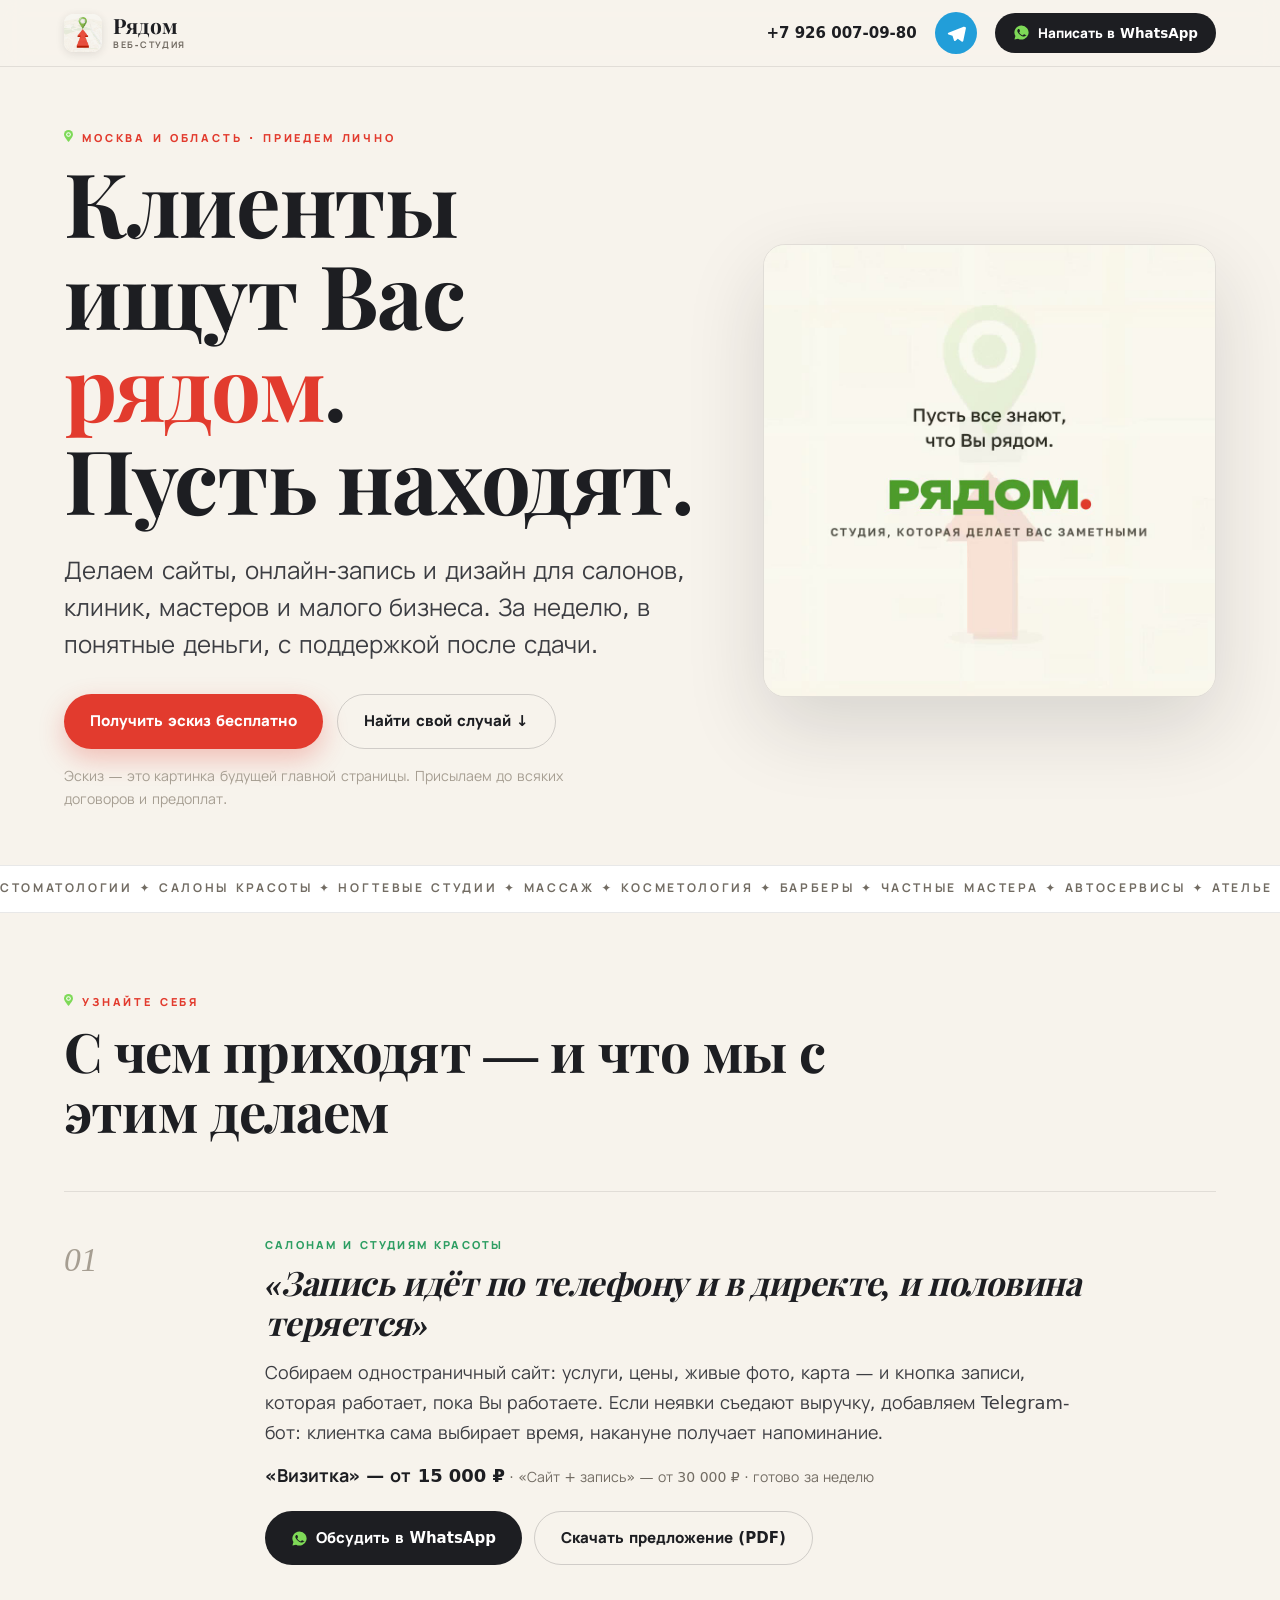
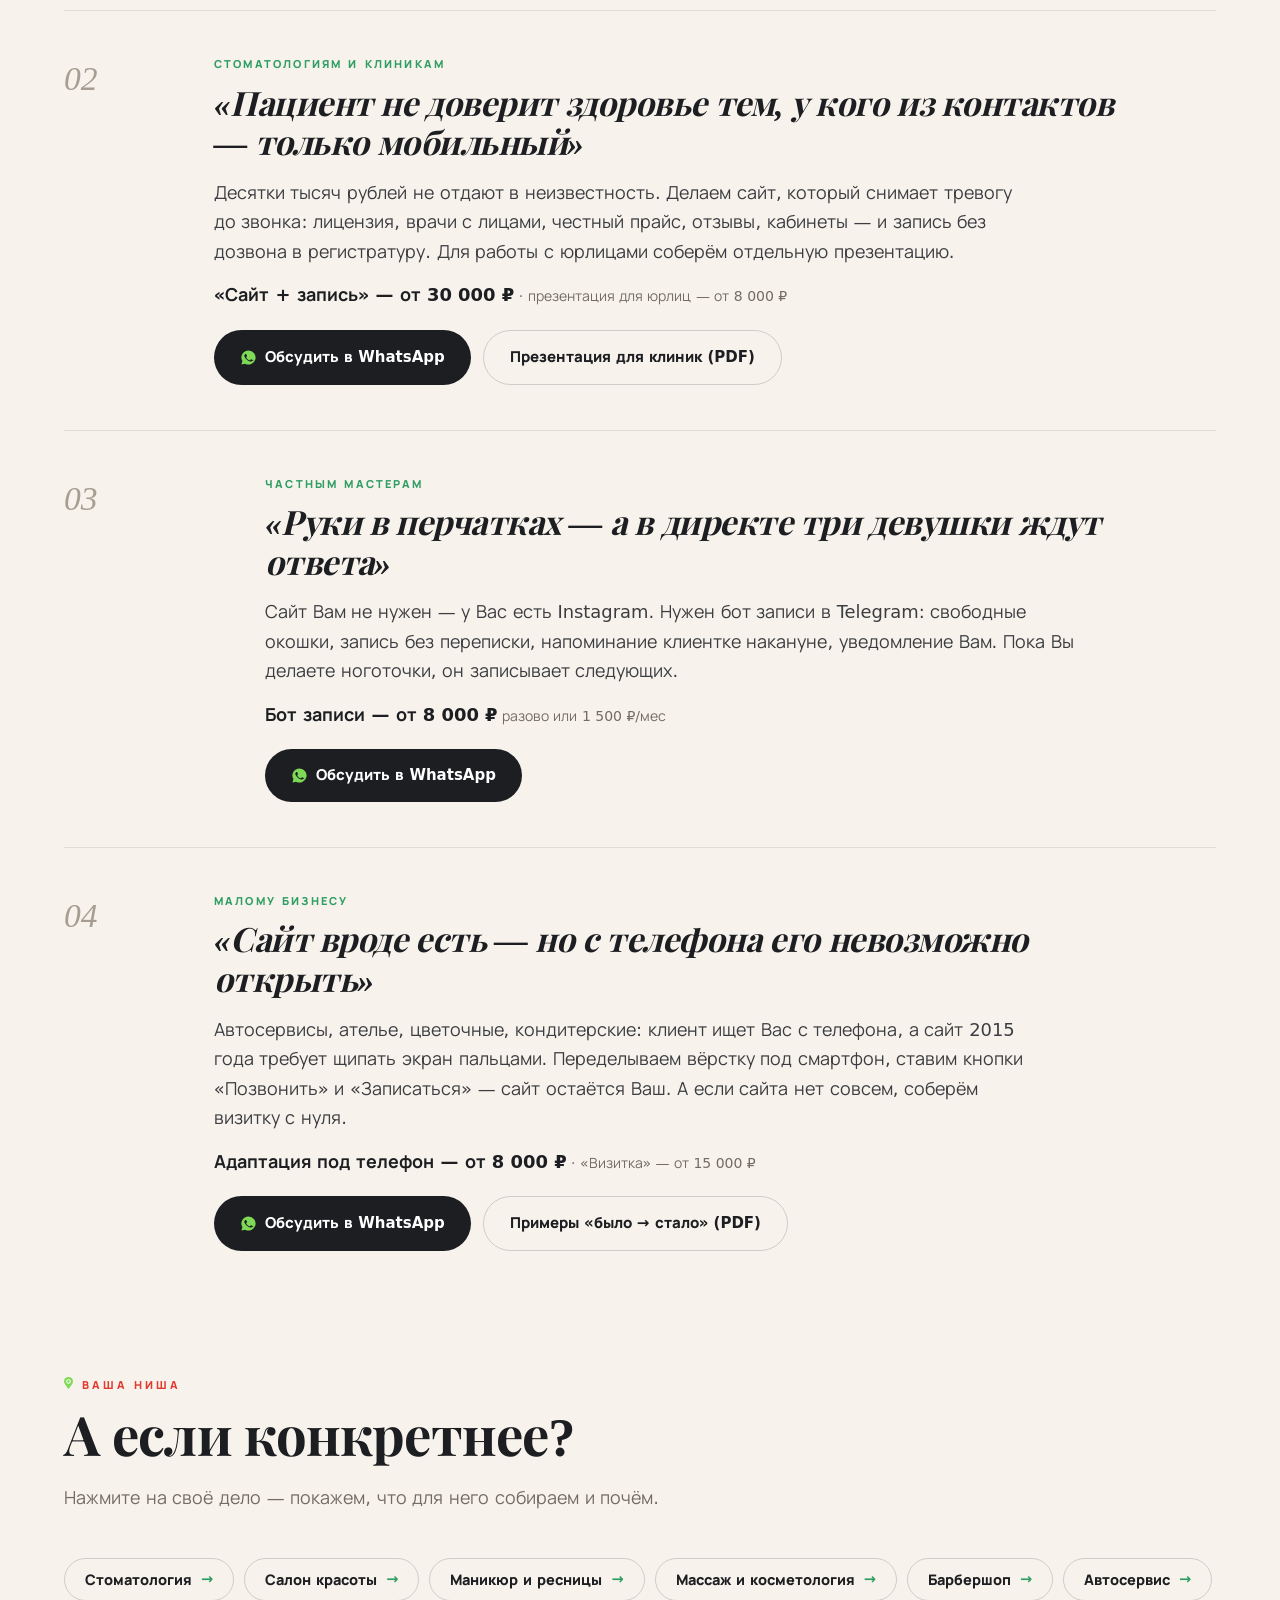
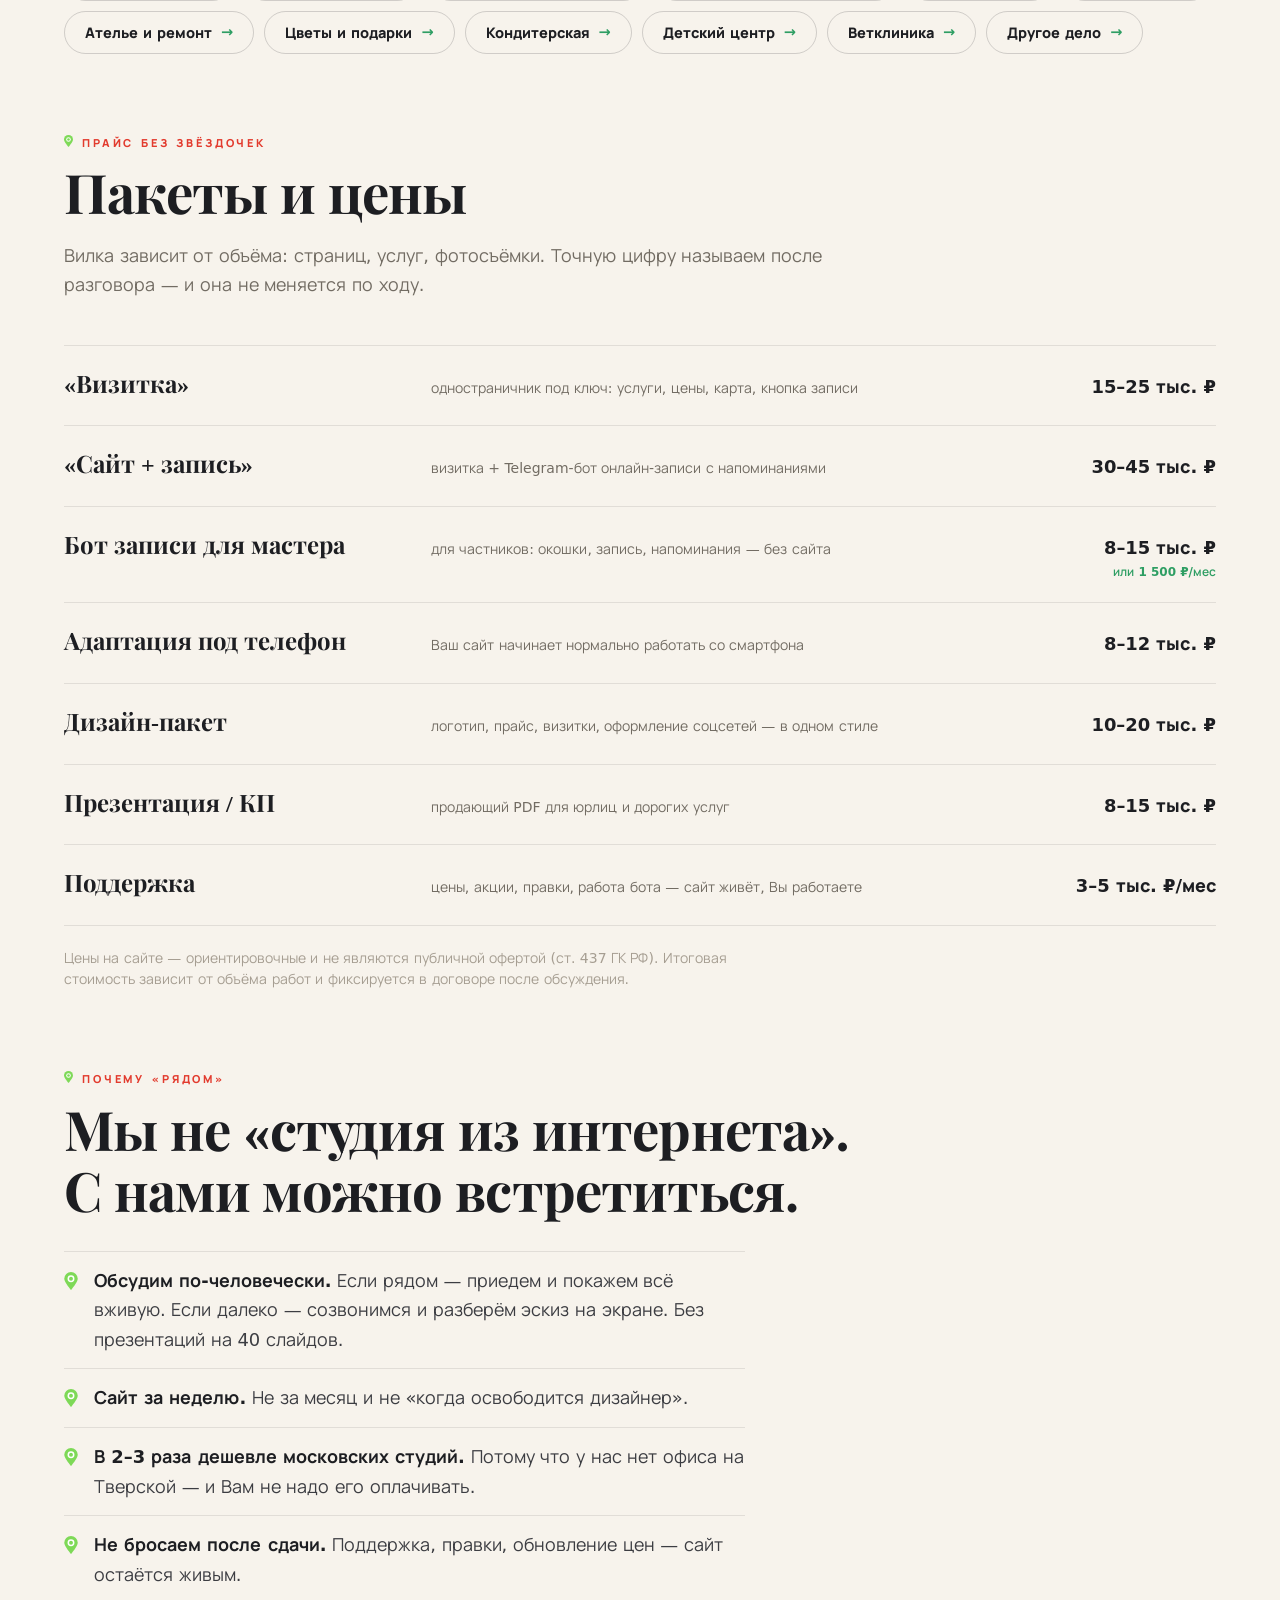
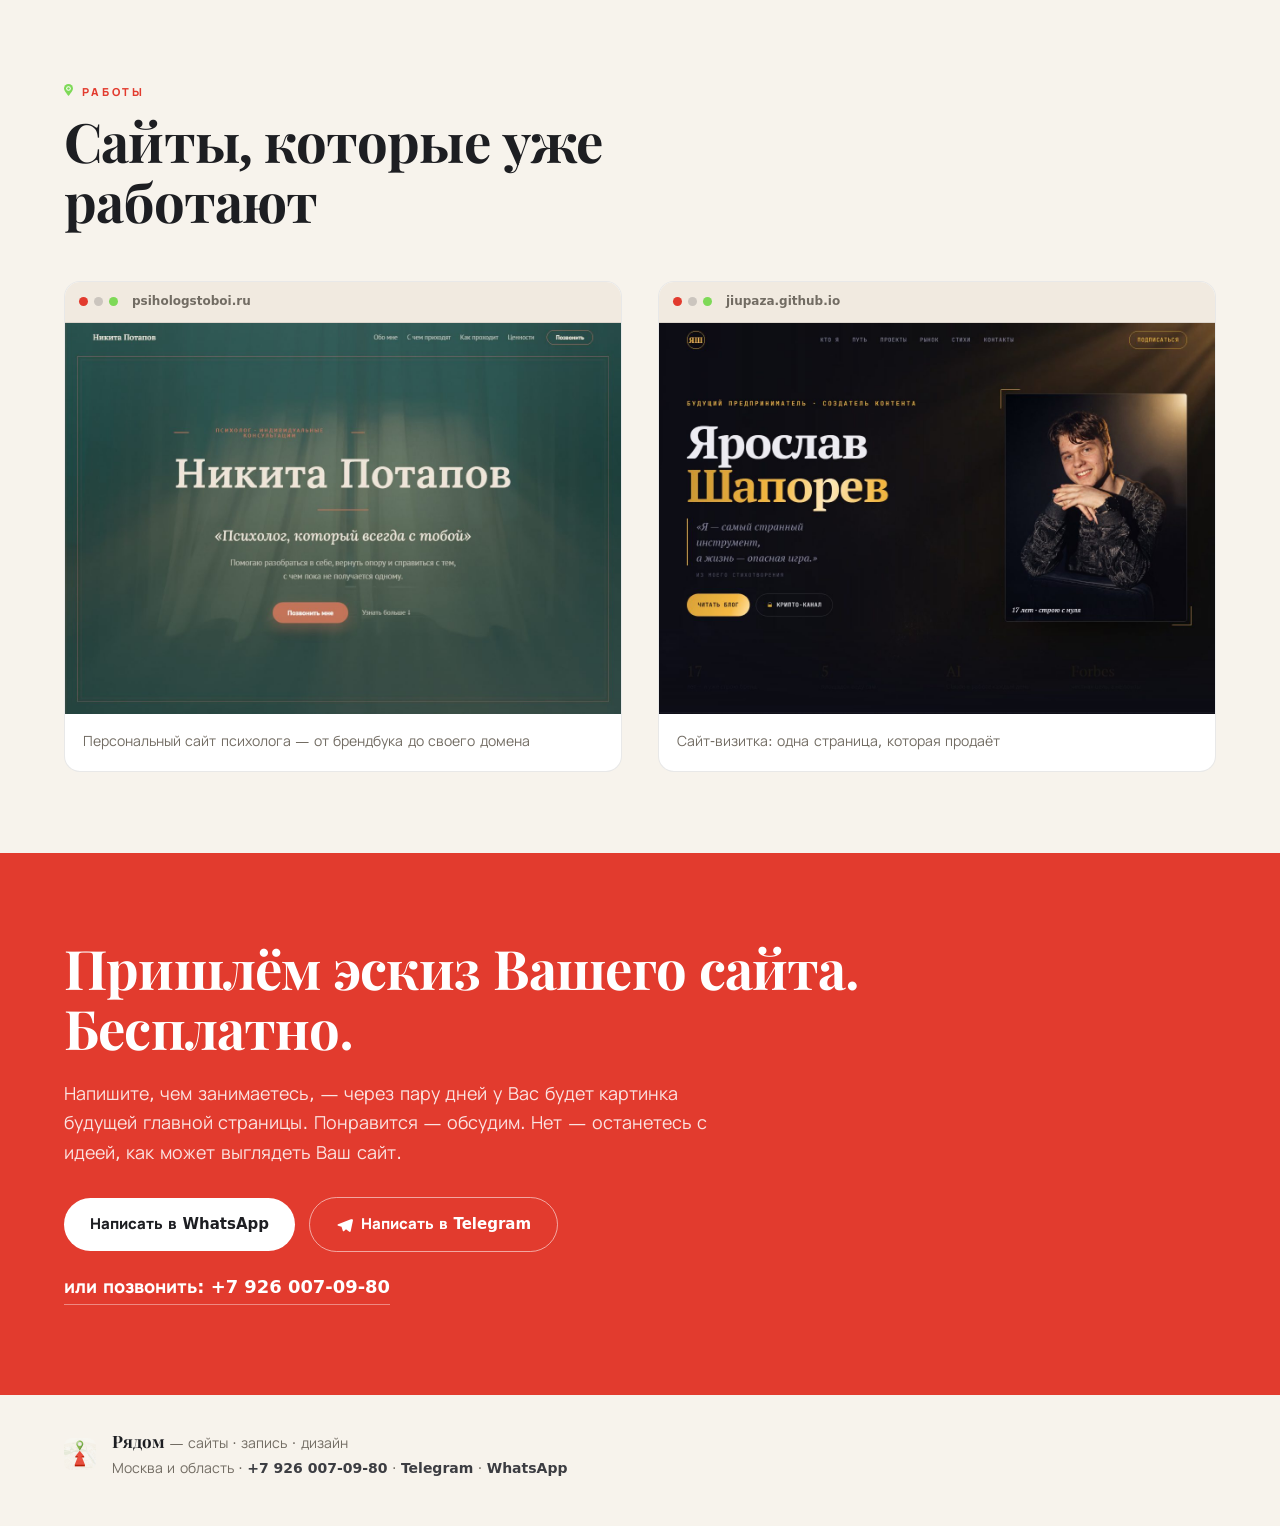
==== commit 38ac5d0b: "Снять привязку к Подольску: студия работает по Москве и области - title, description, og: без города" ====
--- a/index.html
+++ b/index.html
@@ -3,9 +3,9 @@
 <head>
 <meta charset="utf-8">
 <meta name="viewport" content="width=device-width, initial-scale=1">
-<title>Рядом — сайты и запись для бизнеса в Подольске</title>
-<meta name="description" content="Студия «Рядом»: сайты, онлайн-запись и дизайн для салонов, клиник, мастеров и малого бизнеса Подольска. За неделю и в понятные деньги. Пришлём эскиз Вашего сайта бесплатно.">
-<meta property="og:title" content="Рядом — сайты и запись для бизнеса в Подольске">
+<title>Рядом — сайты и онлайн-запись для малого бизнеса</title>
+<meta name="description" content="Студия «Рядом»: сайты, онлайн-запись и дизайн для салонов, клиник, мастеров и малого бизнеса. Москва и область. За неделю и в понятные деньги. Пришлём эскиз Вашего сайта бесплатно.">
+<meta property="og:title" content="Рядом — сайты и онлайн-запись для малого бизнеса">
 <meta property="og:description" content="Офферы под Вашу нишу: салоны, клиники, мастера, малый бизнес. Пришлём эскиз Вашего сайта бесплатно.">
 <meta property="og:type" content="website">
 <meta property="og:url" content="https://jiupaza.github.io/ryadomstudio/">
@@ -22,7 +22,7 @@
 <header class="nav" id="top">
   <a class="brand" href="#top">
     <img src="assets/img/avatar.png" alt="Знак студии «Рядом»">
-    <span class="brand-t">Рядом<em>веб-студия · Подольск</em></span>
+    <span class="brand-t">Рядом<em>веб-студия</em></span>
   </a>
   <div class="nav-r">
     <a class="nav-tel" href="tel:+79260070980">+7 926 007‑09‑80</a>
@@ -36,11 +36,11 @@
 <!-- ГЕРОЙ -->
 <section class="hero">
   <div class="hero-txt">
-    <p class="eyebrow">Подольск · работаем вживую</p>
+    <p class="eyebrow">Москва и область · приедем лично</p>
     <h1>Клиенты ищут Вас <span class="accent">рядом</span>.<br>Пусть находят.</h1>
-    <p class="lead">Делаем сайты, онлайн-запись и дизайн для салонов, клиник, мастеров и малого бизнеса Подольска. За неделю, в понятные деньги, с поддержкой после сдачи.</p>
+    <p class="lead">Делаем сайты, онлайн-запись и дизайн для салонов, клиник, мастеров и малого бизнеса. За неделю, в понятные деньги, с поддержкой после сдачи.</p>
     <div class="hero-cta">
-      <a class="btn btn-red" data-wa="Здравствуйте! Хочу бесплатный эскиз сайта для своего дела." href="https://wa.me/79164154116">Получить эскиз бесплатно</a>
+      <a class="btn btn-red" data-wa="Здравствуйте! Хочу бесплатный эскиз сайта для своего дела." href="https://wa.me/79260070980">Получить эскиз бесплатно</a>
       <a class="btn btn-ghost" href="#offers">Найти свой случай ↓</a>
     </div>
     <p class="hero-note">Эскиз — это картинка будущей главной страницы. Присылаем до всяких договоров и предоплат.</p>
@@ -72,7 +72,7 @@
       <p>Собираем одностраничный сайт: услуги, цены, живые фото, карта — и кнопка записи, которая работает, пока Вы работаете. Если неявки съедают выручку, добавляем Telegram-бот: клиентка сама выбирает время, накануне получает напоминание.</p>
       <p class="offer-price"><b>«Визитка» — от 15 000 ₽</b> · «Сайт + запись» — от 30 000 ₽ · готово за неделю</p>
       <div class="offer-cta">
-        <a class="btn btn-wa" data-wa="Здравствуйте! У меня салон/студия в Подольске. Интересует сайт с записью." href="https://wa.me/79164154116">Обсудить в WhatsApp</a>
+        <a class="btn btn-wa" data-wa="Здравствуйте! У меня салон/студия. Интересует сайт с записью." href="https://wa.me/79260070980">Обсудить в WhatsApp</a>
         <a class="btn btn-ghost" href="assets/pdf/kp-ryadom.pdf" download>Скачать предложение (PDF)</a>
       </div>
     </div>
@@ -86,7 +86,7 @@
       <p>Десятки тысяч рублей не отдают в неизвестность. Делаем сайт, который снимает тревогу до звонка: лицензия, врачи с лицами, честный прайс, отзывы, кабинеты — и запись без дозвона в регистратуру. Для работы с юрлицами соберём отдельную презентацию.</p>
       <p class="offer-price"><b>«Сайт + запись» — от 30 000 ₽</b> · презентация для юрлиц — от 8 000 ₽</p>
       <div class="offer-cta">
-        <a class="btn btn-wa" data-wa="Здравствуйте! Пишу из клиники в Подольске. Интересует сайт." href="https://wa.me/79164154116">Обсудить в WhatsApp</a>
+        <a class="btn btn-wa" data-wa="Здравствуйте! Пишу из клиники. Интересует сайт." href="https://wa.me/79260070980">Обсудить в WhatsApp</a>
         <a class="btn btn-ghost" href="assets/pdf/kp-medicina.pdf" download>Презентация для клиник (PDF)</a>
       </div>
     </div>
@@ -100,7 +100,7 @@
       <p>Сайт Вам не нужен — у Вас есть Instagram. Нужен бот записи в Telegram: свободные окошки, запись без переписки, напоминание клиентке накануне, уведомление Вам. Пока Вы делаете ноготочки, он записывает следующих.</p>
       <p class="offer-price"><b>Бот записи — от 8 000 ₽</b> разово или 1 500 ₽/мес</p>
       <div class="offer-cta">
-        <a class="btn btn-wa" data-wa="Здравствуйте! Я мастер из Подольска. Интересует бот записи." href="https://wa.me/79164154116">Обсудить в WhatsApp</a>
+        <a class="btn btn-wa" data-wa="Здравствуйте! Я частный мастер. Интересует бот записи." href="https://wa.me/79260070980">Обсудить в WhatsApp</a>
       </div>
     </div>
   </article>
@@ -108,12 +108,12 @@
   <article class="offer" data-reveal>
     <div class="offer-n">04</div>
     <div class="offer-body">
-      <p class="offer-tag">Малому бизнесу города</p>
+      <p class="offer-tag">Малому бизнесу</p>
       <h3>«Сайт вроде есть — но с телефона его невозможно открыть»</h3>
       <p>Автосервисы, ателье, цветочные, кондитерские: клиент ищет Вас с телефона, а сайт 2015 года требует щипать экран пальцами. Переделываем вёрстку под смартфон, ставим кнопки «Позвонить» и «Записаться» — сайт остаётся Ваш. А если сайта нет совсем, соберём визитку с нуля.</p>
       <p class="offer-price"><b>Адаптация под телефон — от 8 000 ₽</b> · «Визитка» — от 15 000 ₽</p>
       <div class="offer-cta">
-        <a class="btn btn-wa" data-wa="Здравствуйте! У меня своё дело в Подольске. Хочу привести сайт в порядок." href="https://wa.me/79164154116">Обсудить в WhatsApp</a>
+        <a class="btn btn-wa" data-wa="Здравствуйте! У меня своё дело. Хочу привести сайт в порядок." href="https://wa.me/79260070980">Обсудить в WhatsApp</a>
         <a class="btn btn-ghost" href="assets/pdf/bylo-stalo.pdf" download>Примеры «было → стало» (PDF)</a>
       </div>
     </div>
@@ -156,7 +156,7 @@
     <p class="eyebrow">Почему «Рядом»</p>
     <h2>Мы не «студия из интернета». С нами можно встретиться.</h2>
     <ul class="why-list">
-      <li><b>Договоримся о личной встрече.</b> Приедем, покажем эскиз и примеры вживую — а не по созвону с презентацией на 40 слайдов.</li>
+      <li><b>Обсудим по-человечески.</b> Если рядом — приедем и покажем всё вживую. Если далеко — созвонимся и разберём эскиз на экране. Без презентаций на 40 слайдов.</li>
       <li><b>Сайт за неделю.</b> Не за месяц и не «когда освободится дизайнер».</li>
       <li><b>В 2–3 раза дешевле московских студий.</b> Потому что у нас нет офиса на Тверской — и Вам не надо его оплачивать.</li>
       <li><b>Не бросаем после сдачи.</b> Поддержка, правки, обновление цен — сайт остаётся живым.</li>
@@ -201,7 +201,7 @@
   <img src="assets/img/avatar.png" alt="">
   <div>
     <b>Рядом</b> — сайты · запись · дизайн<br>
-    Подольск · <a href="tel:+79260070980">+7 926 007‑09‑80</a> · <a href="https://t.me/G1DROKSIMET1L" target="_blank" rel="noopener">Telegram</a> · <a data-wa="Здравствуйте! Пишу с сайта «Рядом»." href="https://wa.me/79260070980">WhatsApp</a>
+    Москва и область · <a href="tel:+79260070980">+7 926 007‑09‑80</a> · <a href="https://t.me/G1DROKSIMET1L" target="_blank" rel="noopener">Telegram</a> · <a data-wa="Здравствуйте! Пишу с сайта «Рядом»." href="https://wa.me/79260070980">WhatsApp</a>
   </div>
 </footer>
 
